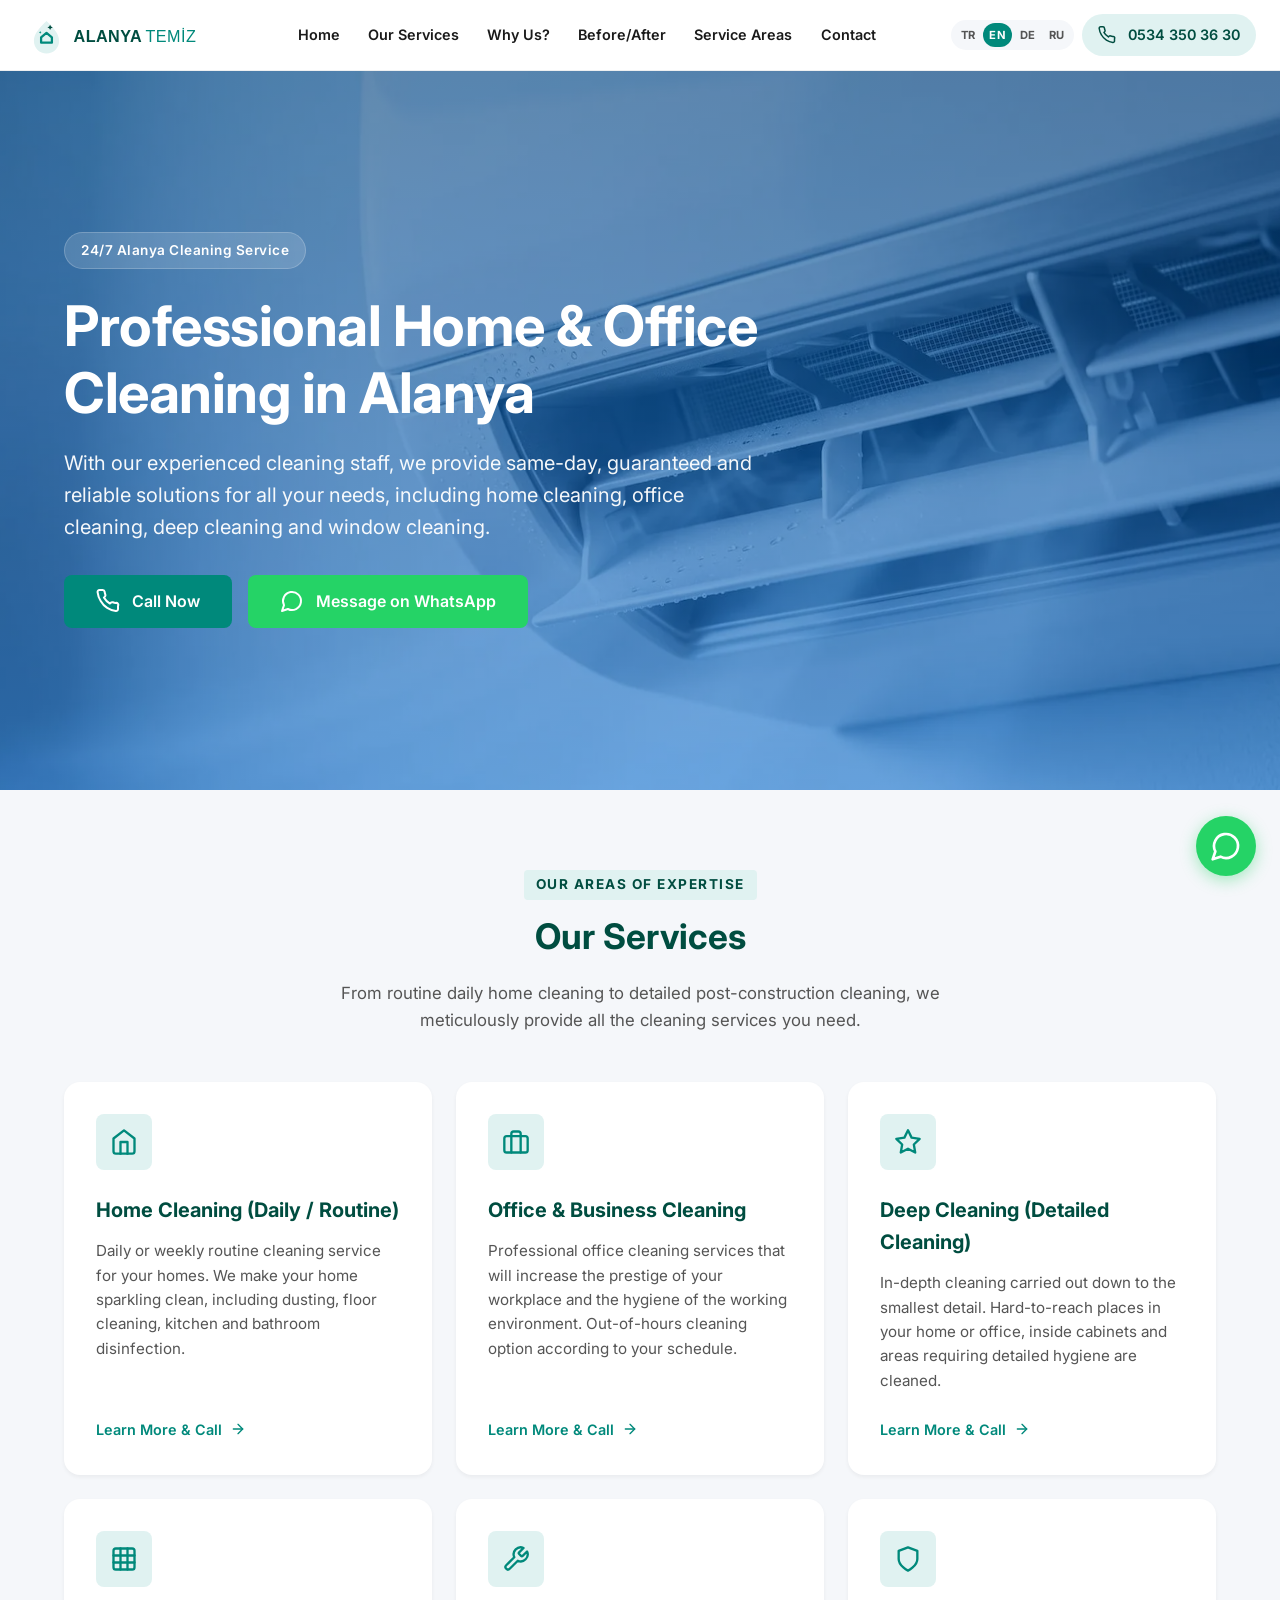
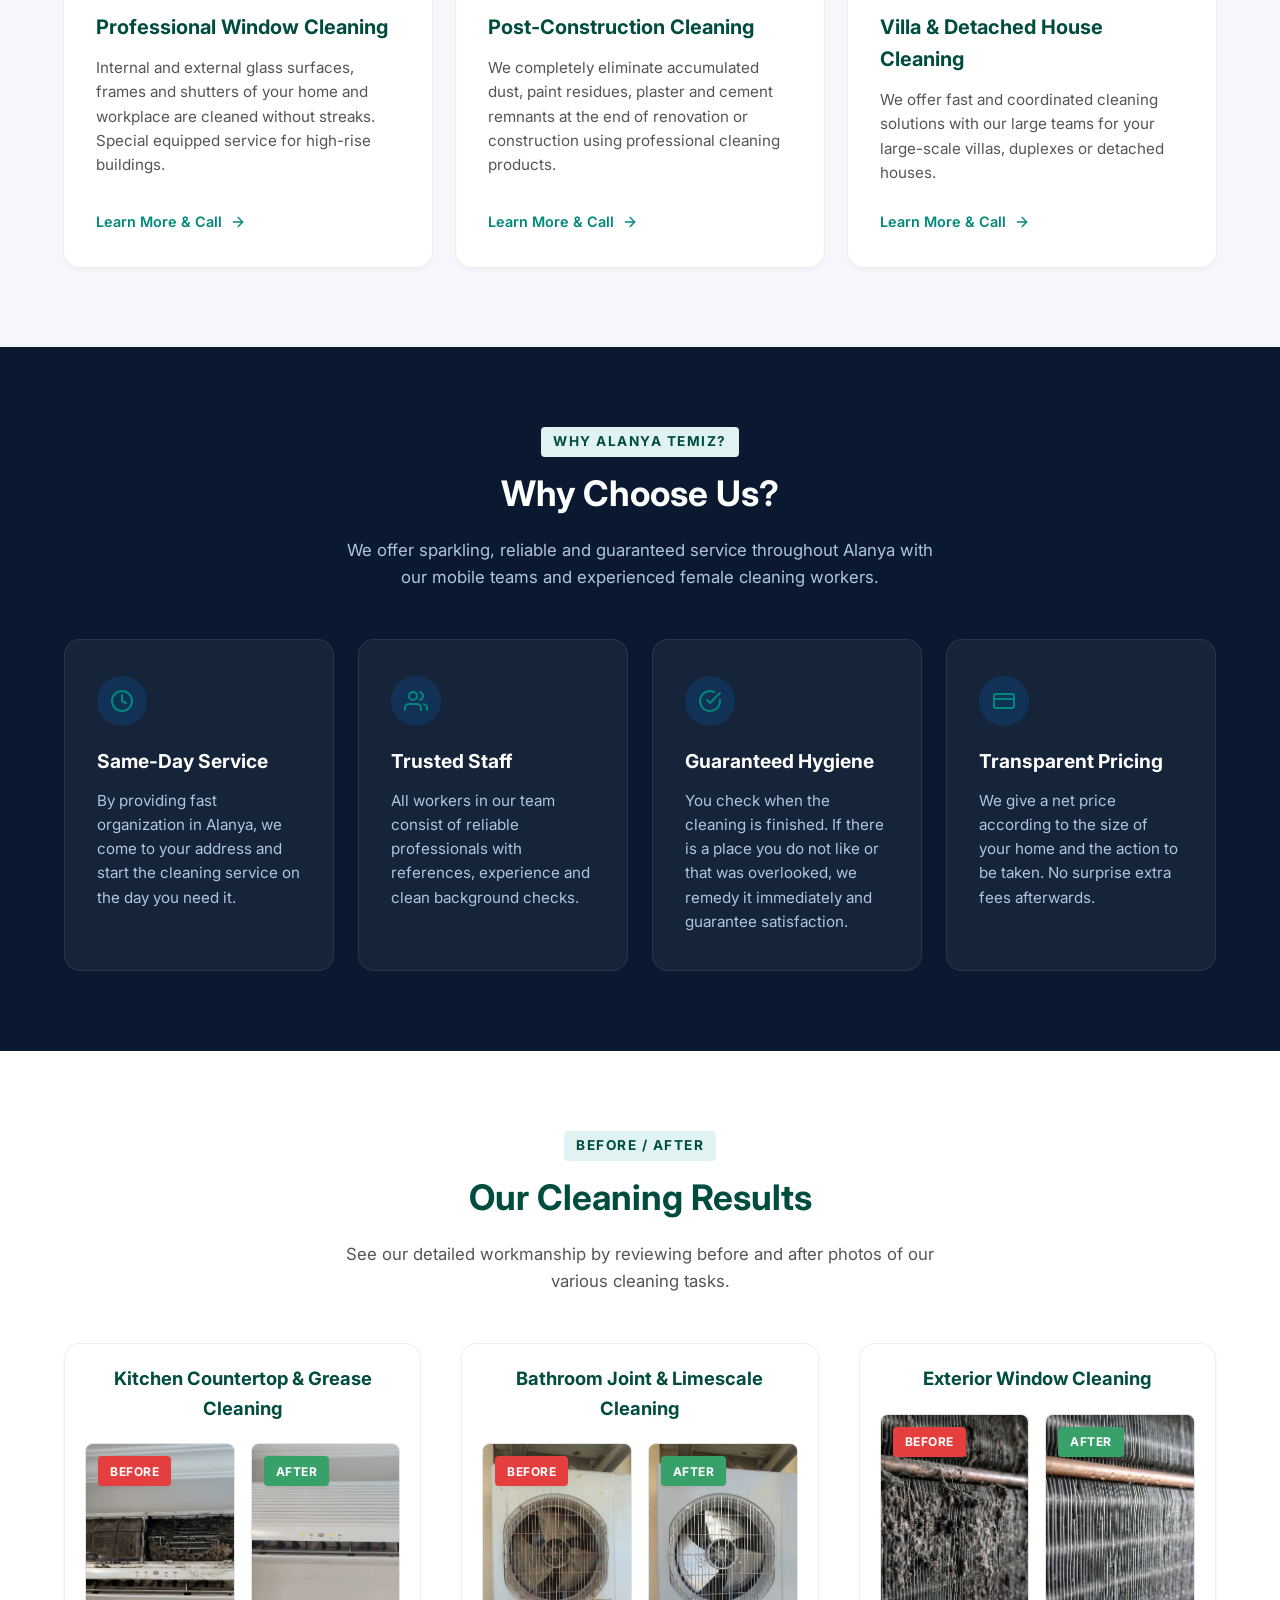
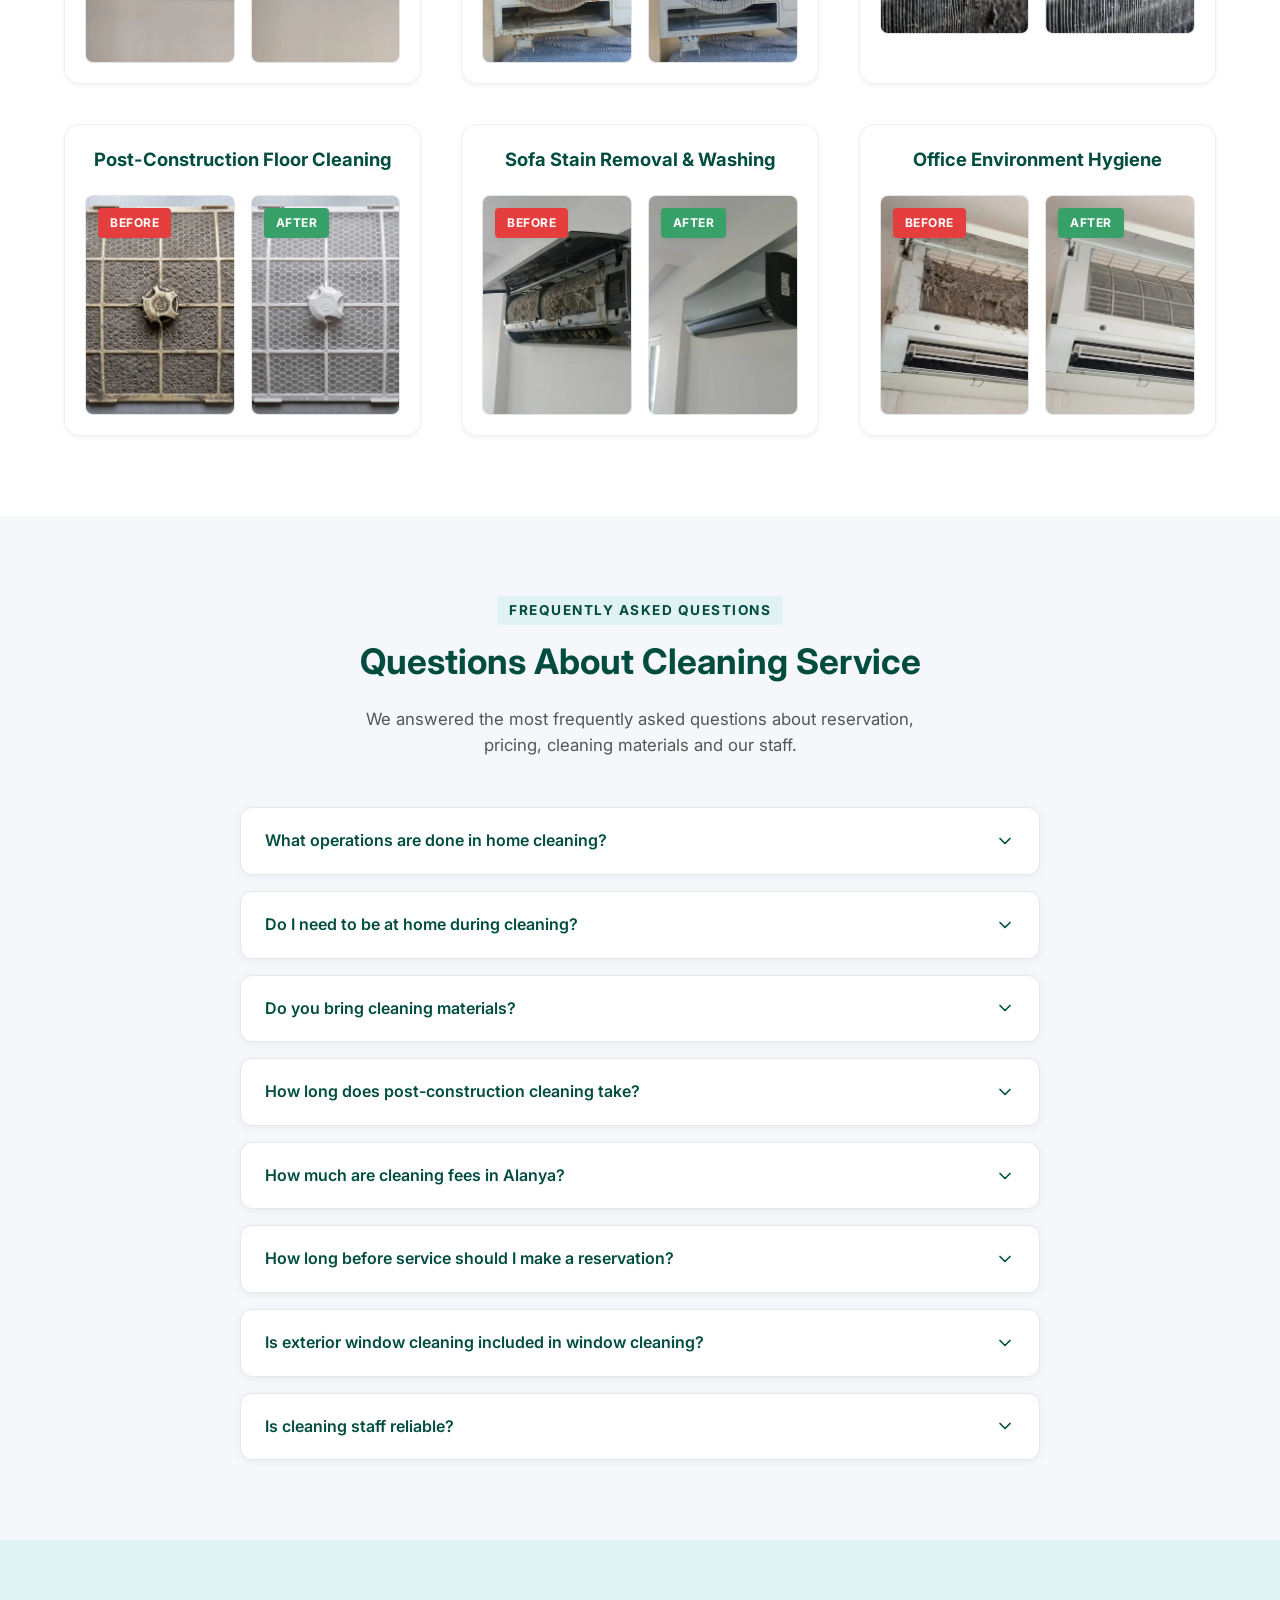
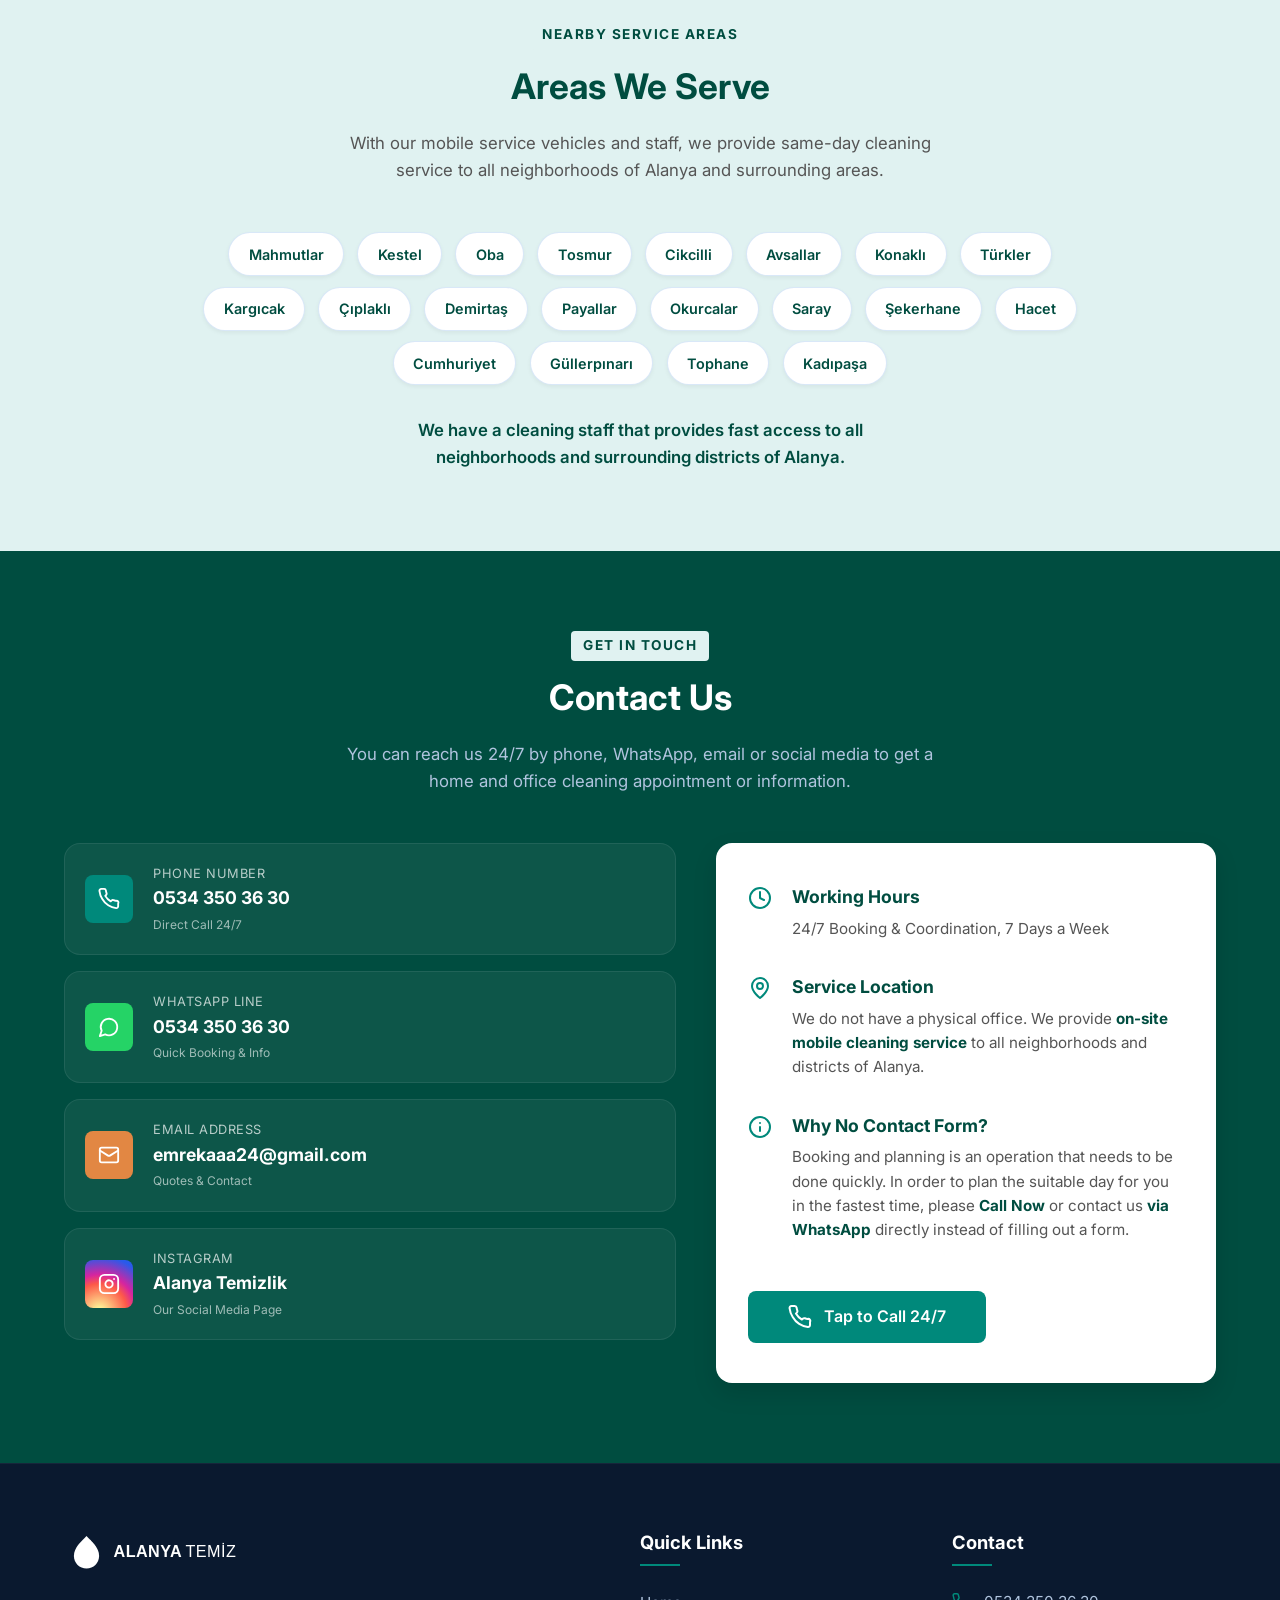
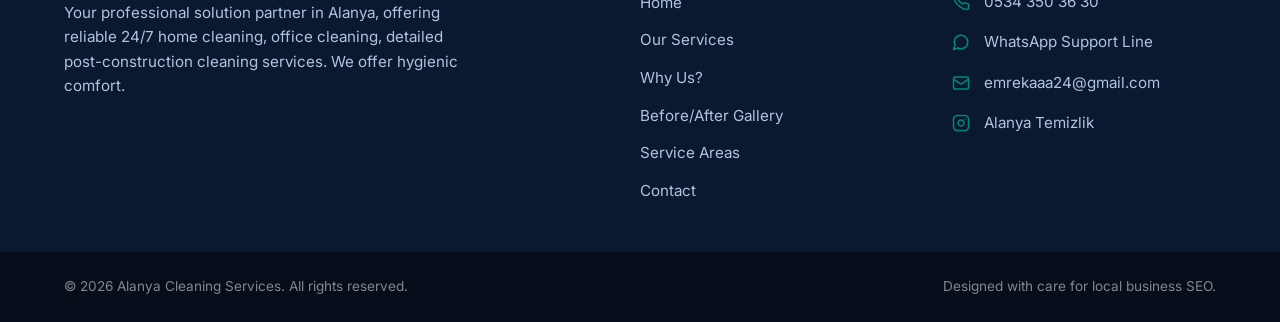
==== index.html @ 3b8308da "initial commit: Alanya Temizlik web sitesi ilk sürümü" ====
<!DOCTYPE html>
<html lang="tr">
<head>
  <meta charset="UTF-8">
  <meta name="viewport" content="width=device-width, initial-scale=1.0">
  <meta name="google-site-verification" content="hO07rsJA20bQJ4PDp5lJ_VSeZ9zuq4_5MQ5H77NBLDY" />

  <!-- SEO Başlık ve Açıklamalar -->
  <title id="pageTitle">Alanya Ev Temizliği, Ofis Temizliği ve Derin Temizlik | Alanya Temiz</title>
  <meta id="metaDescription" name="description" content="Alanya'da profesyonel ev temizliği, ofis temizliği, derin temizlik, cam temizliği ve inşaat sonrası temizlik hizmeti. Deneyimli ekibimizle Mahmutlar, Kestel, Oba, Tosmur aynı gün hizmet. ☎ 0534 350 36 30">
  <meta name="keywords" content="alanya ev temizliği, alanya temizlik şirketi, alanya temizlik firması, alanya derin temizlik, alanya ofis temizliği, mahmutlar temizlik şirketi, kestel ev temizliği, oba temizlik firması, tosmur temizlik hizmetleri, avsallar ev temizliği, konaklı temizlikçi, alanya temizlikçi kadın">
  <link rel="canonical" href="https://alanyatemizlik.com/">
  <meta name="robots" content="index, follow">
  <meta name="language" content="Turkish">

  <!-- Coğrafi Hedefleme (Local SEO) -->
  <meta name="geo.region" content="TR-07">
  <meta name="geo.placename" content="Alanya">
  <meta name="geo.position" content="36.5438;32.0003">
  <meta name="ICBM" content="36.5438, 32.0003">

  <!-- Open Graph / Sosyal Medya Paylaşımları -->
  <meta property="og:title" content="Alanya Ev Temizliği, Ofis Temizliği ve Derin Temizlik | Alanya Temiz">
  <meta property="og:description" content="Alanya'da profesyonel ev temizliği, ofis temizliği, derin temizlik, cam temizliği ve inşaat sonrası temizlik. Mahmutlar, Kestel, Oba, Tosmur aynı gün hizmet. ☎ 0534 350 36 30">
  <meta property="og:image" content="https://alanyatemizlik.com/img/logo.svg">
  <meta property="og:url" content="https://alanyatemizlik.com/">
  <meta property="og:type" content="website">
  <meta property="og:locale" content="tr_TR">
  <meta property="og:locale:alternate" content="en_US">
  <meta property="og:locale:alternate" content="de_DE">
  <meta property="og:locale:alternate" content="ru_RU">
  <meta property="og:site_name" content="Alanya Temizlik Hizmetleri">

  <!-- Twitter Card -->
  <meta name="twitter:card" content="summary_large_image">
  <meta name="twitter:title" content="Alanya Ev Temizliği, Ofis Temizliği ve Derin Temizlik | Alanya Temiz">
  <meta name="twitter:description" content="Alanya'da 7/24 profesyonel ev temizliği, ofis temizliği, inşaat sonrası temizlik ve koltuk yıkama. Güvenilir ve garantili işçilik.">

  <!-- Favicon Bağlantıları -->
  <link rel="icon" type="image/x-icon" href="/img/favicon.ico">
  <link rel="icon" type="image/png" sizes="96x96" href="/img/favicon-96x96.png">
  <link rel="icon" type="image/svg+xml" href="/img/favicon.svg">
  <link rel="apple-touch-icon" sizes="180x180" href="/img/apple-touch-icon.png">
  <link rel="manifest" href="/img/site.webmanifest">
  <meta name="theme-color" content="#00897B">

  <!-- Google Fonts Preconnect -->
  <link rel="preconnect" href="https://fonts.googleapis.com">
  <link rel="preconnect" href="https://fonts.gstatic.com" crossorigin>
  <!-- Inter 700 woff2 preload (LCP font hızlandırır) -->
  <link rel="preload" href="https://fonts.gstatic.com/s/inter/v18/UcC73FwrK3iLTeHuS_nVMrMxCp50ojIv2-DPiQ.woff2" as="font" type="font/woff2" crossorigin>
  <!-- Google Fonts async yükleme (render-blocking değil) -->
  <link rel="preload" as="style" href="https://fonts.googleapis.com/css2?family=Inter:wght@400;600;700&display=swap">
  <link rel="stylesheet" href="https://fonts.googleapis.com/css2?family=Inter:wght@400;600;700&display=swap" media="print" onload="this.media='all'">
  <noscript>
    <link rel="stylesheet" href="https://fonts.googleapis.com/css2?family=Inter:wght@400;600;700&display=swap">
  </noscript>

  <!-- CSS Dosyası -->
  <link rel="stylesheet" href="css/style.min.css">

  <!-- JSON-LD LocalBusiness Şeması (Yapılandırılmış Veri - Temizlik Şirketi) -->
  <script type="application/ld+json">
  {
    "@context": "https://schema.org",
    "@type": "CleaningBusiness",
    "name": "Alanya Temizlik Hizmetleri",
    "image": "https://alanyatemizlik.com/img/logo.svg",
    "url": "https://alanyatemizlik.com/",
    "telephone": "+905343503630",
    "email": "emrekaaa24@gmail.com",
    "priceRange": "₺₺",
    "address": {
      "@type": "PostalAddress",
      "addressLocality": "Alanya",
      "addressRegion": "Antalya",
      "addressCountry": "TR"
    },
    "areaServed": [
      {"@type": "City", "name": "Alanya"},
      {"@type": "Place", "name": "Mahmutlar"},
      {"@type": "Place", "name": "Kestel"},
      {"@type": "Place", "name": "Oba"},
      {"@type": "Place", "name": "Tosmur"},
      {"@type": "Place", "name": "Avsallar"},
      {"@type": "Place", "name": "Konaklı"},
      {"@type": "Place", "name": "Kargıcak"},
      {"@type": "Place", "name": "Cikcilli"},
      {"@type": "Place", "name": "Demirtaş"},
      {"@type": "Place", "name": "Türkler"},
      {"@type": "Place", "name": "Payallar"},
      {"@type": "Place", "name": "Okurcalar"},
      {"@type": "Place", "name": "Saray"},
      {"@type": "Place", "name": "Şekerhane"},
      {"@type": "Place", "name": "Hacet"},
      {"@type": "Place", "name": "Cumhuriyet"},
      {"@type": "Place", "name": "Güllerpınarı"},
      {"@type": "Place", "name": "Tophane"},
      {"@type": "Place", "name": "Kadıpaşa"},
      {"@type": "Place", "name": "Çıplaklı"}
    ],
    "openingHoursSpecification": {
      "@type": "OpeningHoursSpecification",
      "dayOfWeek": ["Monday","Tuesday","Wednesday","Thursday","Friday","Saturday","Sunday"],
      "opens": "00:00",
      "closes": "23:59"
    },
    "sameAs": [],
    "hasOfferCatalog": {
      "@type": "OfferCatalog",
      "name": "Temizlik Hizmetleri",
      "itemListElement": [
        {"@type": "Offer", "itemOffered": {"@type": "Service", "name": "Ev Temizliği"}},
        {"@type": "Offer", "itemOffered": {"@type": "Service", "name": "Ofis & İşyeri Temizliği"}},
        {"@type": "Offer", "itemOffered": {"@type": "Service", "name": "Derin Temizlik"}},
        {"@type": "Offer", "itemOffered": {"@type": "Service", "name": "Cam Temizliği"}},
        {"@type": "Offer", "itemOffered": {"@type": "Service", "name": "İnşaat Sonrası Temizlik"}},
        {"@type": "Offer", "itemOffered": {"@type": "Service", "name": "Villa & Müstakil Ev Temizliği"}},
        {"@type": "Offer", "itemOffered": {"@type": "Service", "name": "Koltuk & Yatak Yıkama"}},
        {"@type": "Offer", "itemOffered": {"@type": "Service", "name": "Dezenfeksiyon Hizmeti"}}
      ]
    }
  }
  </script>

  <!-- FAQPage JSON-LD Şeması -->
  <script type="application/ld+json">
  {
    "@context": "https://schema.org",
    "@type": "FAQPage",
    "mainEntity": [
      {
        "@type": "Question",
        "name": "Ev temizliğinde hangi işlemler yapılıyor?",
        "acceptedAnswer": {
          "@type": "Answer",
          "text": "Ev temizliğinde genel toz alma, yerlerin silinmesi/süpürülmesi, mutfak dolap kapakları ve tezgâh temizliği, banyo/lavabo dezenfeksiyonu, kapıların silinmesi ve iç cam temizliği standart olarak yapılmaktadır. Detaylı isteklerinizi belirtmeniz yeterlidir."
        }
      },
      {
        "@type": "Question",
        "name": "Temizlik sırasında evde bulunmam gerekiyor mu?",
        "acceptedAnswer": {
          "@type": "Answer",
          "text": "Hayır, bulunmanız şart değildir. Ekiplerimiz son derece güvenilirdir. Temizlik başlangıcında evi teslim edip, bitişe yakın gelerek kontrol edebilirsiniz. Birçok müşterimiz anahtarı teslim ederek hizmet almaktadır."
        }
      },
      {
        "@type": "Question",
        "name": "Temizlik malzemelerini siz mi getiriyorsunuz?",
        "acceptedAnswer": {
          "@type": "Answer",
          "text": "İsteğinize bağlıdır. Malzemeli temizlik seçeneğimizde tüm profesyonel temizlik ürünlerini, bezleri ve vakum makinelerini biz getiriyoruz. Malzemesiz seçenekte ise malzemeleri siz temin ediyorsunuz."
        }
      },
      {
        "@type": "Question",
        "name": "İnşaat sonrası temizlik ne kadar sürer?",
        "acceptedAnswer": {
          "@type": "Answer",
          "text": "İnşaat veya tadilat sonrası temizlikler daha yoğun işçilik gerektirir. Evin büyüklüğüne göre genellikle 1 günde tamamlanacak şekilde yeterli sayıda personel göndererek aynı gün teslim ediyoruz."
        }
      },
      {
        "@type": "Question",
        "name": "Alanya'da temizlik ücretleri ne kadar?",
        "acceptedAnswer": {
          "@type": "Answer",
          "text": "Fiyatlar evin oda sayısına (1+1, 2+1 vb.), m² büyüklüğüne, temizliğin türüne (boş ev, eşyalı ev, inşaat sonrası) ve talep edilen personel sayısına göre değişir. Hemen arayarak dakikalar içinde fiyat alabilirsiniz."
        }
      },
      {
        "@type": "Question",
        "name": "Hizmet öncesi ne kadar süre önce rezervasyon yapmalıyım?",
        "acceptedAnswer": {
          "@type": "Answer",
          "text": "Genellikle 1-2 gün öncesinden rezervasyon yapılması önerilir. Ancak acil durumlar için aynı gün uygun personelimiz olması halinde birkaç saat içinde de yönlendirme sağlayabiliyoruz."
        }
      },
      {
        "@type": "Question",
        "name": "Cam temizliğinde dış cephe camları da dahil mi?",
        "acceptedAnswer": {
          "@type": "Answer",
          "text": "Erişilebilir mesafedeki ve güvenli şekilde silinebilecek tüm camları temizliyoruz. Yüksek katlı binalarda açılır kanatlı pencerelerin dış kısımlarını siliyoruz. Tehlikeli alanlar için özel sepetli araç veya vinç organizasyonu yapılabilmektedir."
        }
      },
      {
        "@type": "Question",
        "name": "Temizlik personeli güvenilir mi?",
        "acceptedAnswer": {
          "@type": "Answer",
          "text": "Evet, çalışanlarımızın tamamı uzun süredir bizimle çalışan, referansları doğrulanmış, adli sicil kayıtları temiz ve güvenilirliği kanıtlanmış kişilerden oluşmaktadır. Güvenliğiniz ve memnuniyetiniz bizim önceliğimizdir."
        }
      }
    ]
  }
  </script>
</head>
<body>

  <!-- HEADER -->
  <header class="main-header" id="header">
    <div class="container header-container">
      <a href="#anasayfa" class="logo-link" title="Alanya Temizlik Anasayfa">
        <img src="img/logo.svg" alt="Alanya Temizlik Hizmetleri" width="220" height="50" class="logo-img">
      </a>

      <nav class="main-nav" aria-label="Ana Menü">
        <ul class="nav-list">
          <li><a href="#anasayfa" class="nav-link" data-i18n="nav.home">Anasayfa</a></li>
          <li><a href="#hizmetler" class="nav-link" data-i18n="nav.services">Hizmetlerimiz</a></li>
          <li><a href="#neden-biz" class="nav-link" data-i18n="nav.why">Neden Biz?</a></li>
          <li><a href="#galeri" class="nav-link" data-i18n="nav.gallery">Önce/Sonra</a></li>
          <li><a href="#bolgeler" class="nav-link" data-i18n="nav.regions">Hizmet Bölgeleri</a></li>
          <li><a href="#iletisim" class="nav-link" data-i18n="nav.contact">İletişim</a></li>
        </ul>
      </nav>

      <div class="header-actions">
        <div class="lang-switcher" role="group" aria-label="Dil Seçimi / Language">
          <button type="button" class="lang-btn" data-lang="tr">TR</button>
          <button type="button" class="lang-btn" data-lang="en">EN</button>
          <button type="button" class="lang-btn" data-lang="de">DE</button>
          <button type="button" class="lang-btn" data-lang="ru">RU</button>
        </div>
        <a href="tel:+905343503630" class="btn btn-call-header" title="Telefonla Ara" aria-label="Alanya Temizlik Telefonla Ara">
          <svg xmlns="http://www.w3.org/2000/svg" width="24" height="24" viewBox="0 0 24 24" fill="none" stroke="currentColor" stroke-width="2" stroke-linecap="round" stroke-linejoin="round" aria-hidden="true"><path d="M22 16.92v3a2 2 0 0 1-2.18 2 19.79 19.79 0 0 1-8.63-3.07A19.5 19.5 0 0 1 4.69 12 19.79 19.79 0 0 1 1.61 3.38 2 2 0 0 1 3.6 1h3a2 2 0 0 1 2 1.72 12.84 12.84 0 0 0 .7 2.81 2 2 0 0 1-.45 2.11L7.91 8.6a16 16 0 0 0 6 6l.86-.86a2 2 0 0 1 2.11-.45 12.84 12.84 0 0 0 2.81.7A2 2 0 0 1 22 16.92z"/></svg>
          <span class="call-text">0534 350 36 30</span>
        </a>
        <button class="menu-toggle" id="menuToggle" aria-expanded="false" aria-controls="mobileNav" aria-label="Menüyü Aç/Kapat">
          <svg xmlns="http://www.w3.org/2000/svg" width="24" height="24" viewBox="0 0 24 24" fill="none" stroke="currentColor" stroke-width="2" stroke-linecap="round" stroke-linejoin="round" aria-hidden="true" class="icon-menu"><line x1="4" x2="20" y1="12" y2="12"/><line x1="4" x2="20" y1="6" y2="6"/><line x1="4" x2="20" y1="18" y2="18"/></svg>
          <svg xmlns="http://www.w3.org/2000/svg" width="24" height="24" viewBox="0 0 24 24" fill="none" stroke="currentColor" stroke-width="2" stroke-linecap="round" stroke-linejoin="round" aria-hidden="true" class="icon-close"><path d="M18 6 6 18"/><path d="m6 6 12 12"/></svg>
        </button>
      </div>
    </div>

    <nav class="mobile-nav" id="mobileNav" aria-label="Mobil Menü">
      <ul class="mobile-nav-list">
        <li><a href="#anasayfa" class="mobile-nav-link" data-i18n="nav.home">Anasayfa</a></li>
        <li><a href="#hizmetler" class="mobile-nav-link" data-i18n="nav.services">Hizmetlerimiz</a></li>
        <li><a href="#neden-biz" class="mobile-nav-link" data-i18n="nav.why">Neden Biz?</a></li>
        <li><a href="#galeri" class="mobile-nav-link" data-i18n="nav.gallery">Önce/Sonra</a></li>
        <li><a href="#bolgeler" class="mobile-nav-link" data-i18n="nav.regions">Hizmet Bölgeleri</a></li>
        <li><a href="#iletisim" class="mobile-nav-link" data-i18n="nav.contact">İletişim</a></li>
        <li class="mobile-nav-actions">
          <div class="lang-switcher lang-switcher-mobile" role="group" aria-label="Dil Seçimi / Language">
            <button type="button" class="lang-btn" data-lang="tr">TR</button>
            <button type="button" class="lang-btn" data-lang="en">EN</button>
            <button type="button" class="lang-btn" data-lang="de">DE</button>
            <button type="button" class="lang-btn" data-lang="ru">RU</button>
          </div>
          <a href="tel:+905343503630" class="btn btn-call-mobile">
            <svg xmlns="http://www.w3.org/2000/svg" width="24" height="24" viewBox="0 0 24 24" fill="none" stroke="currentColor" stroke-width="2" stroke-linecap="round" stroke-linejoin="round" aria-hidden="true"><path d="M22 16.92v3a2 2 0 0 1-2.18 2 19.79 19.79 0 0 1-8.63-3.07A19.5 19.5 0 0 1 4.69 12 19.79 19.79 0 0 1 1.61 3.38 2 2 0 0 1 3.6 1h3a2 2 0 0 1 2 1.72 12.84 12.84 0 0 0 .7 2.81 2 2 0 0 1-.45 2.11L7.91 8.6a16 16 0 0 0 6 6l.86-.86a2 2 0 0 1 2.11-.45 12.84 12.84 0 0 0 2.81.7A2 2 0 0 1 22 16.92z"/></svg> <span data-i18n="btn.call">Hemen Ara</span>
          </a>
          <a href="https://wa.me/905343503630" class="btn btn-whatsapp-mobile" target="_blank" rel="noopener">
            <svg xmlns="http://www.w3.org/2000/svg" width="24" height="24" viewBox="0 0 24 24" fill="none" stroke="currentColor" stroke-width="2" stroke-linecap="round" stroke-linejoin="round" aria-hidden="true"><path d="M7.9 20A9 9 0 1 0 4 16.1L2 22Z"/></svg> <span data-i18n="btn.whatsapp">WhatsApp'tan Yaz</span>
          </a>
        </li>
      </ul>
    </nav>
  </header>

  <main>
    <!-- HERO -->
    <section class="hero-section" id="anasayfa">
      <div class="hero-pattern" aria-hidden="true"></div>
      <div class="container hero-container">
        <div class="hero-content">
          <span class="hero-badge" data-i18n="hero.badge">7/24 Alanya Temizlik Hizmeti</span>
          <h1 class="hero-title" data-i18n="hero.title">Alanya'da Profesyonel Ev ve Ofis Temizliği</h1>
          <p class="hero-subtitle" data-i18n="hero.subtitle">Deneyimli temizlik personellerimiz ile ev temizliği, ofis temizliği, derin temizlik ve cam temizliği dahil her ihtiyacınıza aynı gün, garantili ve güvenilir çözümler sunuyoruz.</p>

          <div class="hero-cta-group">
            <a href="tel:+905343503630" class="btn btn-primary btn-hero" title="Alanya Temizlik Telefonla Ara" aria-label="Alanya Temizlik Telefonla Ara">
              <svg xmlns="http://www.w3.org/2000/svg" width="24" height="24" viewBox="0 0 24 24" fill="none" stroke="currentColor" stroke-width="2" stroke-linecap="round" stroke-linejoin="round" aria-hidden="true"><path d="M22 16.92v3a2 2 0 0 1-2.18 2 19.79 19.79 0 0 1-8.63-3.07A19.5 19.5 0 0 1 4.69 12 19.79 19.79 0 0 1 1.61 3.38 2 2 0 0 1 3.6 1h3a2 2 0 0 1 2 1.72 12.84 12.84 0 0 0 .7 2.81 2 2 0 0 1-.45 2.11L7.91 8.6a16 16 0 0 0 6 6l.86-.86a2 2 0 0 1 2.11-.45 12.84 12.84 0 0 0 2.81.7A2 2 0 0 1 22 16.92z"/></svg>
              <span data-i18n="btn.call">Hemen Ara</span>
            </a>
            <a href="https://wa.me/905343503630" class="btn btn-success btn-hero" target="_blank" rel="noopener" title="WhatsApp İletişim" aria-label="WhatsApp üzerinden mesaj gönder">
              <svg xmlns="http://www.w3.org/2000/svg" width="24" height="24" viewBox="0 0 24 24" fill="none" stroke="currentColor" stroke-width="2" stroke-linecap="round" stroke-linejoin="round" aria-hidden="true"><path d="M7.9 20A9 9 0 1 0 4 16.1L2 22Z"/></svg>
              <span data-i18n="btn.whatsapp">WhatsApp'tan Yaz</span>
            </a>
          </div>
        </div>
      </div>
    </section>

    <!-- HİZMETLER -->
    <section class="services-section" id="hizmetler">
      <div class="container">
        <div class="section-header text-center">
          <span class="section-tag" data-i18n="services.tag">Uzmanlık Alanlarımız</span>
          <h2 class="section-title" data-i18n="services.title">Hizmetlerimiz</h2>
          <p class="section-desc" data-i18n="services.desc">Gündelik ev temizliğinden detaylı inşaat sonrası temizliğe kadar ihtiyacınız olan tüm temizlik hizmetlerini titizlikle sağlıyoruz.</p>
        </div>

        <div class="services-grid">
          <!-- 1. Ev Temizliği -->
          <article class="service-card">
            <div class="service-icon-box">
              <svg xmlns="http://www.w3.org/2000/svg" width="24" height="24" viewBox="0 0 24 24" fill="none" stroke="currentColor" stroke-width="2" stroke-linecap="round" stroke-linejoin="round" aria-hidden="true" class="service-icon"><path d="m3 9 9-7 9 7v11a2 2 0 0 1-2 2H5a2 2 0 0 1-2-2z"/><polyline points="9 22 9 12 15 12 15 22"/></svg>
            </div>
            <h3 class="service-card-title" data-i18n="svc.sale.title">Ev Temizliği (Gündelik / Rutin)</h3>
            <p class="service-card-text" data-i18n="svc.sale.text">Evleriniz için günlük veya haftalık rutin temizlik hizmeti. Toz alma, zemin temizliği, mutfak ve banyo dezenfeksiyonu dahil olmak üzere evinizi pırıl pırıl yapıyoruz.</p>
            <div class="service-cta">
              <a href="tel:+905343503630" class="service-link" title="Ev Temizliği İçin Ara">
                <span data-i18n="services.linkText">Detaylı Bilgi & Ara</span>
                <svg xmlns="http://www.w3.org/2000/svg" width="24" height="24" viewBox="0 0 24 24" fill="none" stroke="currentColor" stroke-width="2" stroke-linecap="round" stroke-linejoin="round" aria-hidden="true"><path d="M5 12h14"/><path d="m12 5 7 7-7 7"/></svg>
              </a>
            </div>
          </article>

          <!-- 2. Ofis Temizliği -->
          <article class="service-card">
            <div class="service-icon-box">
              <svg xmlns="http://www.w3.org/2000/svg" width="24" height="24" viewBox="0 0 24 24" fill="none" stroke="currentColor" stroke-width="2" stroke-linecap="round" stroke-linejoin="round" aria-hidden="true" class="service-icon"><rect x="2" y="7" width="20" height="14" rx="2" ry="2"/><path d="M16 21V5a2 2 0 0 0-2-2h-4a2 2 0 0 0-2 2v16"/></svg>
            </div>
            <h3 class="service-card-title" data-i18n="svc.install.title">Ofis & İşyeri Temizliği</h3>
            <p class="service-card-text" data-i18n="svc.install.text">İş yerinizin prestijini ve çalışma ortamının hijyenini artıracak profesyonel ofis temizliği hizmetleri. Esnek çalışma saatlerimize göre mesai saati dışı temizlik seçeneği.</p>
            <div class="service-cta">
              <a href="tel:+905343503630" class="service-link" title="Ofis Temizliği İçin Ara">
                <span data-i18n="services.linkText">Detaylı Bilgi & Ara</span>
                <svg xmlns="http://www.w3.org/2000/svg" width="24" height="24" viewBox="0 0 24 24" fill="none" stroke="currentColor" stroke-width="2" stroke-linecap="round" stroke-linejoin="round" aria-hidden="true"><path d="M5 12h14"/><path d="m12 5 7 7-7 7"/></svg>
              </a>
            </div>
          </article>

          <!-- 3. Derin Temizlik -->
          <article class="service-card">
            <div class="service-icon-box">
              <svg xmlns="http://www.w3.org/2000/svg" width="24" height="24" viewBox="0 0 24 24" fill="none" stroke="currentColor" stroke-width="2" stroke-linecap="round" stroke-linejoin="round" aria-hidden="true" class="service-icon"><polygon points="12 2 15.09 8.26 22 9.27 17 14.14 18.18 21.02 12 17.77 5.82 21.02 7 14.14 2 9.27 8.91 8.26 12 2"/></svg>
            </div>
            <h3 class="service-card-title" data-i18n="svc.repair.title">Derin Temizlik (Detaylı Temizlik)</h3>
            <p class="service-card-text" data-i18n="svc.repair.text">Dip köşe en ince ayrıntısına kadar yapılan derinlemesine temizlik. Ev veya ofisinizde ulaşılması zor yerler, dolap içleri ve detaylı hijyen gerektiren alanlar temizlenir.</p>
            <div class="service-cta">
              <a href="tel:+905343503630" class="service-link" title="Derin Temizlik İçin Ara">
                <span data-i18n="services.linkText">Detaylı Bilgi & Ara</span>
                <svg xmlns="http://www.w3.org/2000/svg" width="24" height="24" viewBox="0 0 24 24" fill="none" stroke="currentColor" stroke-width="2" stroke-linecap="round" stroke-linejoin="round" aria-hidden="true"><path d="M5 12h14"/><path d="m12 5 7 7-7 7"/></svg>
              </a>
            </div>
          </article>

          <!-- 4. Cam Temizliği -->
          <article class="service-card">
            <div class="service-icon-box">
              <svg xmlns="http://www.w3.org/2000/svg" width="24" height="24" viewBox="0 0 24 24" fill="none" stroke="currentColor" stroke-width="2" stroke-linecap="round" stroke-linejoin="round" aria-hidden="true" class="service-icon"><rect x="3" y="3" width="18" height="18" rx="2" ry="2"/><line x1="9" y1="3" x2="9" y2="21"/><line x1="15" y1="3" x2="15" y2="21"/><line x1="3" y1="9" x2="21" y2="9"/><line x1="3" y1="15" x2="21" y2="15"/></svg>
            </div>
            <h3 class="service-card-title" data-i18n="svc.chem.title">Profesyonel Cam Temizliği</h3>
            <p class="service-card-text" data-i18n="svc.chem.text">Ev ve iş yerlerinizin iç ve dış cam yüzeyleri, çerçeveleri ve panjurları lekesiz şekilde temizlenir. Yüksek katlı binalar için özel ekipmanlı hizmet.</p>
            <div class="service-cta">
              <a href="tel:+905343503630" class="service-link" title="Cam Temizliği İçin Ara">
                <span data-i18n="services.linkText">Detaylı Bilgi & Ara</span>
                <svg xmlns="http://www.w3.org/2000/svg" width="24" height="24" viewBox="0 0 24 24" fill="none" stroke="currentColor" stroke-width="2" stroke-linecap="round" stroke-linejoin="round" aria-hidden="true"><path d="M5 12h14"/><path d="m12 5 7 7-7 7"/></svg>
              </a>
            </div>
          </article>

          <!-- 5. İnşaat Sonrası Temizlik -->
          <article class="service-card">
            <div class="service-icon-box">
              <svg xmlns="http://www.w3.org/2000/svg" width="24" height="24" viewBox="0 0 24 24" fill="none" stroke="currentColor" stroke-width="2" stroke-linecap="round" stroke-linejoin="round" aria-hidden="true" class="service-icon"><path d="M14.7 6.3a1 1 0 0 0 0 1.4l1.6 1.6a1 1 0 0 0 1.4 0l3.77-3.77a6 6 0 0 1-7.94 7.94l-6.91 6.91a2.12 2.12 0 0 1-3-3l6.91-6.91a6 6 0 0 1 7.94-7.94l-3.76 3.76z"/></svg>
            </div>
            <h3 class="service-card-title" data-i18n="svc.split.title">İnşaat Sonrası Temizlik</h3>
            <p class="service-card-text" data-i18n="svc.split.text">Tadilat veya inşaat bitiminde biriken toz, boya kalıntıları, alçı ve çimento artıklarını profesyonel temizlik malzemeleri ile tamamen ortadan kaldırıyoruz.</p>
            <div class="service-cta">
              <a href="tel:+905343503630" class="service-link" title="İnşaat Sonrası Temizlik İçin Ara">
                <span data-i18n="services.linkText">Detaylı Bilgi & Ara</span>
                <svg xmlns="http://www.w3.org/2000/svg" width="24" height="24" viewBox="0 0 24 24" fill="none" stroke="currentColor" stroke-width="2" stroke-linecap="round" stroke-linejoin="round" aria-hidden="true"><path d="M5 12h14"/><path d="m12 5 7 7-7 7"/></svg>
              </a>
            </div>
          </article>

          <!-- 6. Villa Temizliği -->
          <article class="service-card">
            <div class="service-icon-box">
              <svg xmlns="http://www.w3.org/2000/svg" width="24" height="24" viewBox="0 0 24 24" fill="none" stroke="currentColor" stroke-width="2" stroke-linecap="round" stroke-linejoin="round" aria-hidden="true" class="service-icon"><path d="M12 22s8-4 8-10V5l-8-3-8 3v7c0 6 8 10 8 10z"/></svg>
            </div>
            <h3 class="service-card-title" data-i18n="svc.vrf.title">Villa & Müstakil Ev Temizliği</h3>
            <p class="service-card-text" data-i18n="svc.vrf.text">Büyük ölçekli villa, dubleks veya müstakil evleriniz için geniş ekiplerimizle hızlı ve koordineli temizlik çözümleri sunuyoruz.</p>
            <div class="service-cta">
              <a href="tel:+905343503630" class="service-link" title="Villa Temizliği İçin Ara">
                <span data-i18n="services.linkText">Detaylı Bilgi & Ara</span>
                <svg xmlns="http://www.w3.org/2000/svg" width="24" height="24" viewBox="0 0 24 24" fill="none" stroke="currentColor" stroke-width="2" stroke-linecap="round" stroke-linejoin="round" aria-hidden="true"><path d="M5 12h14"/><path d="m12 5 7 7-7 7"/></svg>
              </a>
            </div>
          </article>
        </div>
      </div>
    </section>

    <!-- NEDEN BİZ -->
    <section class="why-us-section" id="neden-biz">
      <div class="container">
        <div class="section-header text-center">
          <span class="section-tag" data-i18n="why.tag">Neden Alanya Temiz?</span>
          <h2 class="section-title text-white" data-i18n="why.title">Bizi Neden Tercih Etmelisiniz?</h2>
          <p class="section-desc text-light" data-i18n="why.desc">Alanya genelinde mobil ekiplerimizle ve tecrübeli kadın temizlik işçilerimizle pırıl pırıl, güvenilir ve garantili hizmet sunuyoruz.</p>
        </div>

        <div class="why-us-grid">
          <div class="why-us-card">
            <div class="why-us-icon-box">
              <svg xmlns="http://www.w3.org/2000/svg" width="24" height="24" viewBox="0 0 24 24" fill="none" stroke="currentColor" stroke-width="2" stroke-linecap="round" stroke-linejoin="round" aria-hidden="true" class="why-us-icon"><circle cx="12" cy="12" r="10"/><polyline points="12 6 12 12 16 14"/></svg>
            </div>
            <h3 class="why-us-card-title" data-i18n="why.card1.title">Aynı Gün Hizmet</h3>
            <p class="why-us-card-text" data-i18n="why.card1.text">Alanya içinde hızlı organizasyon sağlayarak ihtiyacınız olan günde adresinize gelip temizlik hizmetini başlatıyoruz.</p>
          </div>

          <div class="why-us-card">
            <div class="why-us-icon-box">
              <svg xmlns="http://www.w3.org/2000/svg" width="24" height="24" viewBox="0 0 24 24" fill="none" stroke="currentColor" stroke-width="2" stroke-linecap="round" stroke-linejoin="round" aria-hidden="true" class="why-us-icon"><path d="M17 21v-2a4 4 0 0 0-4-4H5a4 4 0 0 0-4 4v2"/><circle cx="9" cy="7" r="4"/><path d="M23 21v-2a4 4 0 0 0-3-3.87"/><path d="M16 3.13a4 4 0 0 1 0 7.75"/></svg>
            </div>
            <h3 class="why-us-card-title" data-i18n="why.card2.title">Güvenilir Personel</h3>
            <p class="why-us-card-text" data-i18n="why.card2.text">Ekibimizdeki tüm işçiler referanslı, tecrübeli ve adli sicil kontrolleri yapılmış güvenilir profesyonellerden oluşur.</p>
          </div>

          <div class="why-us-card">
            <div class="why-us-icon-box">
              <svg xmlns="http://www.w3.org/2000/svg" width="24" height="24" viewBox="0 0 24 24" fill="none" stroke="currentColor" stroke-width="2" stroke-linecap="round" stroke-linejoin="round" aria-hidden="true" class="why-us-icon"><path d="M22 11.08V12a10 10 0 1 1-5.93-9.14"/><polyline points="22 4 12 14.01 9 11.01"/></svg>
            </div>
            <h3 class="why-us-card-title" data-i18n="why.card3.title">Garantili Hijyen</h3>
            <p class="why-us-card-text" data-i18n="why.card3.text">Temizlik bittiğinde kontrol edersiniz. Beğenmediğiniz veya gözden kaçan bir yer olursa anında telafi ediyor, memnuniyet garanti ediyoruz.</p>
          </div>

          <div class="why-us-card">
            <div class="why-us-icon-box">
              <svg xmlns="http://www.w3.org/2000/svg" width="24" height="24" viewBox="0 0 24 24" fill="none" stroke="currentColor" stroke-width="2" stroke-linecap="round" stroke-linejoin="round" aria-hidden="true" class="why-us-icon"><rect x="2" y="5" width="20" height="14" rx="2" ry="2"/><line x1="2" y1="10" x2="22" y2="10"/></svg>
            </div>
            <h3 class="why-us-card-title" data-i18n="why.card4.title">Şeffaf Fiyatlandırma</h3>
            <p class="why-us-card-text" data-i18n="why.card4.text">Evinizin büyüklüğü ve yapılacak işleme göre net fiyat veririz. Sonradan sürpriz ek ücret talep etmeyiz.</p>
          </div>
        </div>
      </div>
    </section>

    <!-- GALERİ -->
    <section class="gallery-section" id="galeri">
      <div class="container">
        <div class="section-header text-center">
          <span class="section-tag" data-i18n="gallery.tag">Önce / Sonra</span>
          <h2 class="section-title" data-i18n="gallery.title">Temizlik Sonuçlarımız</h2>
          <p class="section-desc" data-i18n="gallery.desc">Farklı temizlik işlerimizden öncesi ve sonrası görüntüleri inceleyerek detaylı işçiliğimizi görün.</p>
        </div>

        <div class="gallery-grid">
          <!-- 1. Mutfak -->
          <div class="gallery-card">
            <h3 class="gallery-card-title" data-i18n="gallery.card1">Mutfak Tezgâhı ve Yağ Temizliği</h3>
            <div class="comparison-container">
              <div class="gallery-image-wrapper">
                <div class="gallery-placeholder">
                  <svg xmlns="http://www.w3.org/2000/svg" width="24" height="24" viewBox="0 0 24 24" fill="none" stroke="currentColor" stroke-width="2" stroke-linecap="round" stroke-linejoin="round" aria-hidden="true" class="placeholder-icon"><rect width="18" height="18" x="3" y="3" rx="2" ry="2"/><circle cx="9" cy="9" r="2"/><polyline points="21 15 16 10 5 21"/></svg>
                  <span>Görsel buraya gelecek<br><small>img/galeri/once-1.webp</small></span>
                </div>
                <img src="img/galeri/once-1.webp" alt="Mutfak yağlı tezgâh temizliği öncesi" class="gallery-img" width="400" height="300" data-caption="Mutfak Temizliği (Önce)" loading="lazy" onload="this.classList.add('loaded')" onerror="this.style.display='none'; this.parentNode.querySelector('.gallery-placeholder').style.display='flex';">
                <span class="badge badge-before" data-i18n="gallery.before">Önce</span>
              </div>
              <div class="gallery-image-wrapper">
                <div class="gallery-placeholder">
                  <svg xmlns="http://www.w3.org/2000/svg" width="24" height="24" viewBox="0 0 24 24" fill="none" stroke="currentColor" stroke-width="2" stroke-linecap="round" stroke-linejoin="round" aria-hidden="true" class="placeholder-icon"><rect width="18" height="18" x="3" y="3" rx="2" ry="2"/><circle cx="9" cy="9" r="2"/><polyline points="21 15 16 10 5 21"/></svg>
                  <span>Görsel buraya gelecek<br><small>img/galeri/sonra-1.webp</small></span>
                </div>
                <img src="img/galeri/sonra-1.webp" alt="Mutfak temizlendikten sonra pırıl pırıl tezgâh" class="gallery-img" width="400" height="300" data-caption="Mutfak Temizliği (Sonra)" loading="lazy" onload="this.classList.add('loaded')" onerror="this.style.display='none'; this.parentNode.querySelector('.gallery-placeholder').style.display='flex';">
                <span class="badge badge-after" data-i18n="gallery.after">Sonra</span>
              </div>
            </div>
          </div>

          <!-- 2. Banyo -->
          <div class="gallery-card">
            <h3 class="gallery-card-title" data-i18n="gallery.card2">Banyo Derz ve Kireç Temizliği</h3>
            <div class="comparison-container">
              <div class="gallery-image-wrapper">
                <div class="gallery-placeholder">
                  <svg xmlns="http://www.w3.org/2000/svg" width="24" height="24" viewBox="0 0 24 24" fill="none" stroke="currentColor" stroke-width="2" stroke-linecap="round" stroke-linejoin="round" aria-hidden="true" class="placeholder-icon"><rect width="18" height="18" x="3" y="3" rx="2" ry="2"/><circle cx="9" cy="9" r="2"/><polyline points="21 15 16 10 5 21"/></svg>
                  <span>Görsel buraya gelecek<br><small>img/galeri/once-2.webp</small></span>
                </div>
                <img src="img/galeri/once-2.webp" alt="Banyo derz araları ve kireçli duşakabin öncesi" class="gallery-img" width="400" height="300" data-caption="Banyo Temizliği (Önce)" loading="lazy" onload="this.classList.add('loaded')" onerror="this.style.display='none'; this.parentNode.querySelector('.gallery-placeholder').style.display='flex';">
                <span class="badge badge-before" data-i18n="gallery.before">Önce</span>
              </div>
              <div class="gallery-image-wrapper">
                <div class="gallery-placeholder">
                  <svg xmlns="http://www.w3.org/2000/svg" width="24" height="24" viewBox="0 0 24 24" fill="none" stroke="currentColor" stroke-width="2" stroke-linecap="round" stroke-linejoin="round" aria-hidden="true" class="placeholder-icon"><rect width="18" height="18" x="3" y="3" rx="2" ry="2"/><circle cx="9" cy="9" r="2"/><polyline points="21 15 16 10 5 21"/></svg>
                  <span>Görsel buraya gelecek<br><small>img/galeri/sonra-2.webp</small></span>
                </div>
                <img src="img/galeri/sonra-2.webp" alt="Banyo temizlik sonrası hijyenik fayanslar" class="gallery-img" width="400" height="300" data-caption="Banyo Temizliği (Sonra)" loading="lazy" onload="this.classList.add('loaded')" onerror="this.style.display='none'; this.parentNode.querySelector('.gallery-placeholder').style.display='flex';">
                <span class="badge badge-after" data-i18n="gallery.after">Sonra</span>
              </div>
            </div>
          </div>

          <!-- 3. Cam -->
          <div class="gallery-card">
            <h3 class="gallery-card-title" data-i18n="gallery.card3">Dış Cephe Cam Temizliği</h3>
            <div class="comparison-container">
              <div class="gallery-image-wrapper">
                <div class="gallery-placeholder">
                  <svg xmlns="http://www.w3.org/2000/svg" width="24" height="24" viewBox="0 0 24 24" fill="none" stroke="currentColor" stroke-width="2" stroke-linecap="round" stroke-linejoin="round" aria-hidden="true" class="placeholder-icon"><rect width="18" height="18" x="3" y="3" rx="2" ry="2"/><circle cx="9" cy="9" r="2"/><polyline points="21 15 16 10 5 21"/></svg>
                  <span>Görsel buraya gelecek<br><small>img/galeri/once-3.webp</small></span>
                </div>
                <img src="img/galeri/once-3.webp" alt="Kirli ve lekeli dış cam yüzeyi öncesi" class="gallery-img" width="400" height="300" data-caption="Cam Temizliği (Önce)" loading="lazy" onload="this.classList.add('loaded')" onerror="this.style.display='none'; this.parentNode.querySelector('.gallery-placeholder').style.display='flex';">
                <span class="badge badge-before" data-i18n="gallery.before">Önce</span>
              </div>
              <div class="gallery-image-wrapper">
                <div class="gallery-placeholder">
                  <svg xmlns="http://www.w3.org/2000/svg" width="24" height="24" viewBox="0 0 24 24" fill="none" stroke="currentColor" stroke-width="2" stroke-linecap="round" stroke-linejoin="round" aria-hidden="true" class="placeholder-icon"><rect width="18" height="18" x="3" y="3" rx="2" ry="2"/><circle cx="9" cy="9" r="2"/><polyline points="21 15 16 10 5 21"/></svg>
                  <span>Görsel buraya gelecek<br><small>img/galeri/sonra-3.webp</small></span>
                </div>
                <img src="img/galeri/sonra-3.webp" alt="Cam temizliği sonrası tamamen şeffaf pencereler" class="gallery-img" width="400" height="300" data-caption="Cam Temizliği (Sonra)" loading="lazy" onload="this.classList.add('loaded')" onerror="this.style.display='none'; this.parentNode.querySelector('.gallery-placeholder').style.display='flex';">
                <span class="badge badge-after" data-i18n="gallery.after">Sonra</span>
              </div>
            </div>
          </div>

          <!-- 4. İnşaat Sonrası -->
          <div class="gallery-card">
            <h3 class="gallery-card-title" data-i18n="gallery.card4">İnşaat Sonrası Zemin Temizliği</h3>
            <div class="comparison-container">
              <div class="gallery-image-wrapper">
                <div class="gallery-placeholder">
                  <svg xmlns="http://www.w3.org/2000/svg" width="24" height="24" viewBox="0 0 24 24" fill="none" stroke="currentColor" stroke-width="2" stroke-linecap="round" stroke-linejoin="round" aria-hidden="true" class="placeholder-icon"><rect width="18" height="18" x="3" y="3" rx="2" ry="2"/><circle cx="9" cy="9" r="2"/><polyline points="21 15 16 10 5 21"/></svg>
                  <span>Görsel buraya gelecek<br><small>img/galeri/once-4.webp</small></span>
                </div>
                <img src="img/galeri/once-4.webp" alt="İnşaat sonrası alçı ve harç kalıntılı zeminler" class="gallery-img" width="400" height="300" data-caption="Zemin Temizliği (Önce)" loading="lazy" onload="this.classList.add('loaded')" onerror="this.style.display='none'; this.parentNode.querySelector('.gallery-placeholder').style.display='flex';">
                <span class="badge badge-before" data-i18n="gallery.before">Önce</span>
              </div>
              <div class="gallery-image-wrapper">
                <div class="gallery-placeholder">
                  <svg xmlns="http://www.w3.org/2000/svg" width="24" height="24" viewBox="0 0 24 24" fill="none" stroke="currentColor" stroke-width="2" stroke-linecap="round" stroke-linejoin="round" aria-hidden="true" class="placeholder-icon"><rect width="18" height="18" x="3" y="3" rx="2" ry="2"/><circle cx="9" cy="9" r="2"/><polyline points="21 15 16 10 5 21"/></svg>
                  <span>Görsel buraya gelecek<br><small>img/galeri/sonra-4.webp</small></span>
                </div>
                <img src="img/galeri/sonra-4.webp" alt="İnşaat kalıntıları temizlenmiş zemin" class="gallery-img" width="400" height="300" data-caption="Zemin Temizliği (Sonra)" loading="lazy" onload="this.classList.add('loaded')" onerror="this.style.display='none'; this.parentNode.querySelector('.gallery-placeholder').style.display='flex';">
                <span class="badge badge-after" data-i18n="gallery.after">Sonra</span>
              </div>
            </div>
          </div>

          <!-- 5. Koltuk -->
          <div class="gallery-card">
            <h3 class="gallery-card-title" data-i18n="gallery.card5">Koltuk Leke Çıkarma & Yıkama</h3>
            <div class="comparison-container">
              <div class="gallery-image-wrapper">
                <div class="gallery-placeholder">
                  <svg xmlns="http://www.w3.org/2000/svg" width="24" height="24" viewBox="0 0 24 24" fill="none" stroke="currentColor" stroke-width="2" stroke-linecap="round" stroke-linejoin="round" aria-hidden="true" class="placeholder-icon"><rect width="18" height="18" x="3" y="3" rx="2" ry="2"/><circle cx="9" cy="9" r="2"/><polyline points="21 15 16 10 5 21"/></svg>
                  <span>Görsel buraya gelecek<br><small>img/galeri/once-5.webp</small></span>
                </div>
                <img src="img/galeri/once-5.webp" alt="Koltuk kumaşındaki lekeler ve kirler" class="gallery-img" width="400" height="300" data-caption="Koltuk Temizliği (Önce)" loading="lazy" onload="this.classList.add('loaded')" onerror="this.style.display='none'; this.parentNode.querySelector('.gallery-placeholder').style.display='flex';">
                <span class="badge badge-before" data-i18n="gallery.before">Önce</span>
              </div>
              <div class="gallery-image-wrapper">
                <div class="gallery-placeholder">
                  <svg xmlns="http://www.w3.org/2000/svg" width="24" height="24" viewBox="0 0 24 24" fill="none" stroke="currentColor" stroke-width="2" stroke-linecap="round" stroke-linejoin="round" aria-hidden="true" class="placeholder-icon"><rect width="18" height="18" x="3" y="3" rx="2" ry="2"/><circle cx="9" cy="9" r="2"/><polyline points="21 15 16 10 5 21"/></svg>
                  <span>Görsel buraya gelecek<br><small>img/galeri/sonra-5.webp</small></span>
                </div>
                <img src="img/galeri/sonra-5.webp" alt="Yıkanmış ve lekesiz koltuk yüzeyi" class="gallery-img" width="400" height="300" data-caption="Koltuk Temizliği (Sonra)" loading="lazy" onload="this.classList.add('loaded')" onerror="this.style.display='none'; this.parentNode.querySelector('.gallery-placeholder').style.display='flex';">
                <span class="badge badge-after" data-i18n="gallery.after">Sonra</span>
              </div>
            </div>
          </div>

          <!-- 6. Ofis -->
          <div class="gallery-card">
            <h3 class="gallery-card-title" data-i18n="gallery.card6">Ofis Ortam Hijyeni</h3>
            <div class="comparison-container">
              <div class="gallery-image-wrapper">
                <div class="gallery-placeholder">
                  <svg xmlns="http://www.w3.org/2000/svg" width="24" height="24" viewBox="0 0 24 24" fill="none" stroke="currentColor" stroke-width="2" stroke-linecap="round" stroke-linejoin="round" aria-hidden="true" class="placeholder-icon"><rect width="18" height="18" x="3" y="3" rx="2" ry="2"/><circle cx="9" cy="9" r="2"/><polyline points="21 15 16 10 5 21"/></svg>
                  <span>Görsel buraya gelecek<br><small>img/galeri/once-6.webp</small></span>
                </div>
                <img src="img/galeri/once-6.webp" alt="Ofis masaları ve zemin kirliliği öncesi" class="gallery-img" width="400" height="300" data-caption="Ofis Temizliği (Önce)" loading="lazy" onload="this.classList.add('loaded')" onerror="this.style.display='none'; this.parentNode.querySelector('.gallery-placeholder').style.display='flex';">
                <span class="badge badge-before" data-i18n="gallery.before">Önce</span>
              </div>
              <div class="gallery-image-wrapper">
                <div class="gallery-placeholder">
                  <svg xmlns="http://www.w3.org/2000/svg" width="24" height="24" viewBox="0 0 24 24" fill="none" stroke="currentColor" stroke-width="2" stroke-linecap="round" stroke-linejoin="round" aria-hidden="true" class="placeholder-icon"><rect width="18" height="18" x="3" y="3" rx="2" ry="2"/><circle cx="9" cy="9" r="2"/><polyline points="21 15 16 10 5 21"/></svg>
                  <span>Görsel buraya gelecek<br><small>img/galeri/sonra-6.webp</small></span>
                </div>
                <img src="img/galeri/sonra-6.webp" alt="Tamamen dezenfekte edilmiş ofis ortamı" class="gallery-img" width="400" height="300" data-caption="Ofis Temizliği (Sonra)" loading="lazy" onload="this.classList.add('loaded')" onerror="this.style.display='none'; this.parentNode.querySelector('.gallery-placeholder').style.display='flex';">
                <span class="badge badge-after" data-i18n="gallery.after">Sonra</span>
              </div>
            </div>
          </div>
        </div>
      </div>
    </section>

    <!-- SSS -->
    <section class="faq-section" id="sss">
      <div class="container">
        <div class="section-header text-center">
          <span class="section-tag" data-i18n="faq.tag">Sıkça Sorulanlar</span>
          <h2 class="section-title" data-i18n="faq.title">Temizlik Hizmeti Hakkında Sorular</h2>
          <p class="section-desc" data-i18n="faq.desc">Rezervasyon, fiyatlandırma, temizlik malzemeleri ve personelimiz hakkında en çok sorulan soruları yanıtladık.</p>
        </div>

        <div class="faq-list">
          <details class="faq-item">
            <summary class="faq-question">
              <span data-i18n="faq.q1.q">Ev temizliğinde hangi işlemler yapılıyor?</span>
              <svg xmlns="http://www.w3.org/2000/svg" width="20" height="20" viewBox="0 0 24 24" fill="none" stroke="currentColor" stroke-width="2" stroke-linecap="round" stroke-linejoin="round" class="faq-icon" aria-hidden="true"><path d="m6 9 6 6 6-6"/></svg>
            </summary>
            <div class="faq-answer">
              <p data-i18n="faq.q1.a">Ev temizliğinde genel toz alma, yerlerin silinmesi/süpürülmesi, mutfak dolap kapakları ve tezgâh temizliği, banyo/lavabo dezenfeksiyonu, kapıların silinmesi ve iç cam temizliği standart olarak yapılmaktadır. Detaylı isteklerinizi belirtmeniz yeterlidir.</p>
            </div>
          </details>

          <details class="faq-item">
            <summary class="faq-question">
              <span data-i18n="faq.q2.q">Temizlik sırasında evde bulunmam gerekiyor mu?</span>
              <svg xmlns="http://www.w3.org/2000/svg" width="20" height="20" viewBox="0 0 24 24" fill="none" stroke="currentColor" stroke-width="2" stroke-linecap="round" stroke-linejoin="round" class="faq-icon" aria-hidden="true"><path d="m6 9 6 6 6-6"/></svg>
            </summary>
            <div class="faq-answer">
              <p data-i18n="faq.q2.a">Hayır, bulunmanız şart değildir. Ekiplerimiz son derece güvenilirdir. Temizlik başlangıcında evi teslim edip, bitişe yakın gelerek kontrol edebilirsiniz. Birçok müşterimiz anahtarı teslim ederek hizmet almaktadır.</p>
            </div>
          </details>

          <details class="faq-item">
            <summary class="faq-question">
              <span data-i18n="faq.q3.q">Temizlik malzemelerini siz mi getiriyorsunuz?</span>
              <svg xmlns="http://www.w3.org/2000/svg" width="20" height="20" viewBox="0 0 24 24" fill="none" stroke="currentColor" stroke-width="2" stroke-linecap="round" stroke-linejoin="round" class="faq-icon" aria-hidden="true"><path d="m6 9 6 6 6-6"/></svg>
            </summary>
            <div class="faq-answer">
              <p data-i18n="faq.q3.a">İsteğinize bağlıdır. Malzemeli temizlik seçeneğimizde tüm profesyonel temizlik ürünlerini, bezleri ve vakum makinelerini biz getiriyoruz. Malzemesiz seçenekte ise malzemeleri siz temin ediyorsunuz.</p>
            </div>
          </details>

          <details class="faq-item">
            <summary class="faq-question">
              <span data-i18n="faq.q4.q">İnşaat sonrası temizlik ne kadar sürer?</span>
              <svg xmlns="http://www.w3.org/2000/svg" width="20" height="20" viewBox="0 0 24 24" fill="none" stroke="currentColor" stroke-width="2" stroke-linecap="round" stroke-linejoin="round" class="faq-icon" aria-hidden="true"><path d="m6 9 6 6 6-6"/></svg>
            </summary>
            <div class="faq-answer">
              <p data-i18n="faq.q4.a">İnşaat veya tadilat sonrası temizlikler daha yoğun işçilik gerektirir. Evin büyüklüğüne göre genellikle 1 günde tamamlanacak şekilde yeterli sayıda personel göndererek aynı gün teslim ediyoruz.</p>
            </div>
          </details>

          <details class="faq-item">
            <summary class="faq-question">
              <span data-i18n="faq.q5.q">Alanya'da temizlik ücretleri ne kadar?</span>
              <svg xmlns="http://www.w3.org/2000/svg" width="20" height="20" viewBox="0 0 24 24" fill="none" stroke="currentColor" stroke-width="2" stroke-linecap="round" stroke-linejoin="round" class="faq-icon" aria-hidden="true"><path d="m6 9 6 6 6-6"/></svg>
            </summary>
            <div class="faq-answer">
              <p data-i18n="faq.q5.a">Fiyatlar evin oda sayısına (1+1, 2+1 vb.), m² büyüklüğüne, temizliğin türüne (boş ev, eşyalı ev, inşaat sonrası) ve talep edilen personel sayısına göre değişir. Hemen arayarak dakikalar içinde fiyat alabilirsiniz.</p>
            </div>
          </details>

          <details class="faq-item">
            <summary class="faq-question">
              <span data-i18n="faq.q6.q">Hizmet öncesi ne kadar süre önce rezervasyon yapmalıyım?</span>
              <svg xmlns="http://www.w3.org/2000/svg" width="20" height="20" viewBox="0 0 24 24" fill="none" stroke="currentColor" stroke-width="2" stroke-linecap="round" stroke-linejoin="round" class="faq-icon" aria-hidden="true"><path d="m6 9 6 6 6-6"/></svg>
            </summary>
            <div class="faq-answer">
              <p data-i18n="faq.q6.a">Genellikle 1-2 gün öncesinden rezervasyon yapılması önerilir. Ancak acil durumlar için aynı gün uygun personelimiz olması halinde birkaç saat içinde de yönlendirme sağlayabiliyoruz.</p>
            </div>
          </details>

          <details class="faq-item">
            <summary class="faq-question">
              <span data-i18n="faq.q7.q">Cam temizliğinde dış cephe camları da dahil mi?</span>
              <svg xmlns="http://www.w3.org/2000/svg" width="20" height="20" viewBox="0 0 24 24" fill="none" stroke="currentColor" stroke-width="2" stroke-linecap="round" stroke-linejoin="round" class="faq-icon" aria-hidden="true"><path d="m6 9 6 6 6-6"/></svg>
            </summary>
            <div class="faq-answer">
              <p data-i18n="faq.q7.a">Erişilebilir mesafedeki ve güvenli şekilde silinebilecek tüm camları temizliyoruz. Yüksek katlı binalarda açılır kanatlı pencerelerin dış kısımlarını siliyoruz. Tehlikeli alanlar için özel sepetli araç veya vinç organizasyonu yapılabilmektedir.</p>
            </div>
          </details>

          <details class="faq-item">
            <summary class="faq-question">
              <span data-i18n="faq.q8.q">Temizlik personeli güvenilir mi?</span>
              <svg xmlns="http://www.w3.org/2000/svg" width="20" height="20" viewBox="0 0 24 24" fill="none" stroke="currentColor" stroke-width="2" stroke-linecap="round" stroke-linejoin="round" class="faq-icon" aria-hidden="true"><path d="m6 9 6 6 6-6"/></svg>
            </summary>
            <div class="faq-answer">
              <p data-i18n="faq.q8.a">Evet, çalışanlarımızın tamamı uzun süredir bizimle çalışan, referansları doğrulanmış, adli sicil kayıtları temiz ve güvenilirliği kanıtlanmış kişilerden oluşmaktadır. Güvenliğiniz ve memnuniyetiniz bizim önceliğimizdir.</p>
            </div>
          </details>
        </div>
      </div>
    </section>

    <!-- HİZMET BÖLGELERİ -->
    <section class="regions-section" id="bolgeler">
      <div class="container">
        <div class="section-header text-center">
          <span class="section-tag" data-i18n="regions.tag">Yakın Hizmet Noktaları</span>
          <h2 class="section-title" data-i18n="regions.title">Hizmet Verdiğimiz Bölgeler</h2>
          <p class="section-desc" data-i18n="regions.desc">Mobil servis araçlarımız ve personellerimizle Alanya'nın tüm mahallelerine ve çevre bölgelerine aynı gün temizlik hizmeti sağlıyoruz.</p>
        </div>

        <div class="regions-grid">
          <span class="region-chip">Mahmutlar</span>
          <span class="region-chip">Kestel</span>
          <span class="region-chip">Oba</span>
          <span class="region-chip">Tosmur</span>
          <span class="region-chip">Cikcilli</span>
          <span class="region-chip">Avsallar</span>
          <span class="region-chip">Konaklı</span>
          <span class="region-chip">Türkler</span>
          <span class="region-chip">Kargıcak</span>
          <span class="region-chip">Çıplaklı</span>
          <span class="region-chip">Demirtaş</span>
          <span class="region-chip">Payallar</span>
          <span class="region-chip">Okurcalar</span>
          <span class="region-chip">Saray</span>
          <span class="region-chip">Şekerhane</span>
          <span class="region-chip">Hacet</span>
          <span class="region-chip">Cumhuriyet</span>
          <span class="region-chip">Güllerpınarı</span>
          <span class="region-chip">Tophane</span>
          <span class="region-chip">Kadıpaşa</span>
        </div>

        <div class="regions-footer text-center">
          <p class="regions-note" data-i18n="regions.note">Alanya'nın tüm mahallelerine ve çevre ilçelerine hızlı ulaşım sağlayan temizlik kadromuz mevcuttur.</p>
        </div>
      </div>
    </section>

    <!-- İLETİŞİM -->
    <section class="contact-section" id="iletisim">
      <div class="container">
        <div class="section-header text-center">
          <span class="section-tag" data-i18n="contact.tag">İletişime Geçin</span>
          <h2 class="section-title text-white" data-i18n="contact.title">Bize Ulaşın</h2>
          <p class="section-desc text-light" data-i18n="contact.desc">Ev ve ofis temizliği randevusu veya bilgi almak için bize telefon, WhatsApp, e-posta veya sosyal medyadan 7/24 ulaşabilirsiniz.</p>
        </div>

        <div class="contact-grid">
          <div class="contact-info-column">
            <div class="contact-card">
              <a href="tel:+905343503630" class="contact-link-card" title="Telefon Numarasını Ara">
                <div class="contact-icon-box call">
                  <svg xmlns="http://www.w3.org/2000/svg" width="24" height="24" viewBox="0 0 24 24" fill="none" stroke="currentColor" stroke-width="2" stroke-linecap="round" stroke-linejoin="round" aria-hidden="true"><path d="M22 16.92v3a2 2 0 0 1-2.18 2 19.79 19.79 0 0 1-8.63-3.07A19.5 19.5 0 0 1 4.69 12 19.79 19.79 0 0 1 1.61 3.38 2 2 0 0 1 3.6 1h3a2 2 0 0 1 2 1.72 12.84 12.84 0 0 0 .7 2.81 2 2 0 0 1-.45 2.11L7.91 8.6a16 16 0 0 0 6 6l.86-.86a2 2 0 0 1 2.11-.45 12.84 12.84 0 0 0 2.81.7A2 2 0 0 1 22 16.92z"/></svg>
                </div>
                <div class="contact-card-content">
                  <span class="contact-card-label" data-i18n="contact.phone.label">Telefon Numarası</span>
                  <span class="contact-card-value">0534 350 36 30</span>
                  <small class="contact-card-sub" data-i18n="contact.phone.sub">7/24 Direkt Arama</small>
                </div>
              </a>
            </div>

            <div class="contact-card">
              <a href="https://wa.me/905343503630" class="contact-link-card" target="_blank" rel="noopener" title="WhatsApp Destek Hattı">
                <div class="contact-icon-box whatsapp">
                  <svg xmlns="http://www.w3.org/2000/svg" width="24" height="24" viewBox="0 0 24 24" fill="none" stroke="currentColor" stroke-width="2" stroke-linecap="round" stroke-linejoin="round" aria-hidden="true"><path d="M7.9 20A9 9 0 1 0 4 16.1L2 22Z"/></svg>
                </div>
                <div class="contact-card-content">
                  <span class="contact-card-label" data-i18n="contact.wa.label">WhatsApp Hattı</span>
                  <span class="contact-card-value">0534 350 36 30</span>
                  <small class="contact-card-sub" data-i18n="contact.wa.sub">Hızlı Rezervasyon ve Bilgi</small>
                </div>
              </a>
            </div>

            <div class="contact-card">
              <a href="mailto:emrekaaa24@gmail.com" class="contact-link-card" title="E-posta Gönder">
                <div class="contact-icon-box mail">
                  <svg xmlns="http://www.w3.org/2000/svg" width="24" height="24" viewBox="0 0 24 24" fill="none" stroke="currentColor" stroke-width="2" stroke-linecap="round" stroke-linejoin="round" aria-hidden="true"><rect width="20" height="16" x="2" y="4" rx="2"/><path d="m22 7-8.97 5.7a1.94 1.94 0 0 1-2.06 0L2 7"/></svg>
                </div>
                <div class="contact-card-content">
                  <span class="contact-card-label" data-i18n="contact.mail.label">E-posta Adresi</span>
                  <span class="contact-card-value">emrekaaa24@gmail.com</span>
                  <small class="contact-card-sub" data-i18n="contact.mail.sub">Teklif ve İletişim</small>
                </div>
              </a>
            </div>

            <div class="contact-card">
              <a href="https://instagram.com/" class="contact-link-card" target="_blank" rel="noopener" title="Instagram Profili">
                <div class="contact-icon-box instagram">
                  <svg xmlns="http://www.w3.org/2000/svg" width="24" height="24" viewBox="0 0 24 24" fill="none" stroke="currentColor" stroke-width="2" stroke-linecap="round" stroke-linejoin="round" aria-hidden="true"><rect width="20" height="20" x="2" y="2" rx="5" ry="5"/><path d="M16 11.37A4 4 0 1 1 12.63 8 4 4 0 0 1 16 11.37z"/><line x1="17.5" x2="17.51" y1="6.5" y2="6.5"/></svg>
                </div>
                <div class="contact-card-content">
                  <span class="contact-card-label" data-i18n="contact.ig.label">Instagram</span>
                  <span class="contact-card-value">Alanya Temizlik</span>
                  <small class="contact-card-sub" data-i18n="contact.ig.sub">Sosyal Medya Sayfamız</small>
                </div>
              </a>
            </div>
          </div>

          <div class="contact-details-column">
            <div class="details-card">
              <div class="details-row">
                <svg xmlns="http://www.w3.org/2000/svg" width="24" height="24" viewBox="0 0 24 24" fill="none" stroke="currentColor" stroke-width="2" stroke-linecap="round" stroke-linejoin="round" aria-hidden="true" class="details-icon"><circle cx="12" cy="12" r="10"/><polyline points="12 6 12 12 16 14"/></svg>
                <div class="details-text">
                  <h3 data-i18n="details.hours.title">Çalışma Saatleri</h3>
                  <p data-i18n="details.hours.text">7 Gün 24 Saat Rezervasyon & Koordinasyon</p>
                </div>
              </div>

              <div class="details-row">
                <svg xmlns="http://www.w3.org/2000/svg" width="24" height="24" viewBox="0 0 24 24" fill="none" stroke="currentColor" stroke-width="2" stroke-linecap="round" stroke-linejoin="round" aria-hidden="true" class="details-icon"><path d="M20 10c0 6-8 12-8 12s-8-6-8-12a8 8 0 0 1 16 0Z"/><circle cx="12" cy="10" r="3"/></svg>
                <div class="details-text">
                  <h3 data-i18n="details.location.title">Hizmet Noktası</h3>
                  <p data-i18n-html="details.location.text">Fiziki ofisimiz bulunmamaktadır. Alanya'nın tüm mahalle ve ilçelerine <strong>adreste adrese mobil temizlik</strong> hizmeti vermekteyiz.</p>
                </div>
              </div>

              <div class="details-row">
                <svg xmlns="http://www.w3.org/2000/svg" width="24" height="24" viewBox="0 0 24 24" fill="none" stroke="currentColor" stroke-width="2" stroke-linecap="round" stroke-linejoin="round" aria-hidden="true" class="details-icon"><circle cx="12" cy="12" r="10"/><path d="M12 16v-4"/><path d="M12 8h.01"/></svg>
                <div class="details-text">
                  <h3 data-i18n="details.noform.title">Neden Form Yok?</h3>
                  <p data-i18n-html="details.noform.text">Rezervasyon ve planlama hızlı yapılması gereken bir işlemdir. Size en hızlı sürede uygun günü planlayabilmemiz için form doldurmak yerine doğrudan <strong>Hemen Arayın</strong> veya <strong>WhatsApp üzerinden</strong> iletişime geçin.</p>
                </div>
              </div>

              <div class="details-cta-wrapper">
                <a href="tel:+905343503630" class="btn btn-call-cta">
                  <svg xmlns="http://www.w3.org/2000/svg" width="24" height="24" viewBox="0 0 24 24" fill="none" stroke="currentColor" stroke-width="2" stroke-linecap="round" stroke-linejoin="round" aria-hidden="true"><path d="M22 16.92v3a2 2 0 0 1-2.18 2 19.79 19.79 0 0 1-8.63-3.07A19.5 19.5 0 0 1 4.69 12 19.79 19.79 0 0 1 1.61 3.38 2 2 0 0 1 3.6 1h3a2 2 0 0 1 2 1.72 12.84 12.84 0 0 0 .7 2.81 2 2 0 0 1-.45 2.11L7.91 8.6a16 16 0 0 0 6 6l.86-.86a2 2 0 0 1 2.11-.45 12.84 12.84 0 0 0 2.81.7A2 2 0 0 1 22 16.92z"/></svg> <span data-i18n="details.cta">7/24 Tıkla & Ara</span>
                </a>
              </div>
            </div>
          </div>
        </div>
      </div>
    </section>
  </main>

  <!-- FOOTER -->
  <footer class="main-footer">
    <div class="container footer-grid">
      <div class="footer-about">
        <a href="#anasayfa" class="footer-logo-link" title="Alanya Temizlik Anasayfa">
          <img src="img/logo.svg" alt="Alanya Temizlik Logo" width="220" height="50" class="logo-img-footer">
        </a>
        <p class="footer-desc" data-i18n="footer.desc">Alanya'da 7/24 güvenilir ev temizliği, ofis temizliği, inşaat sonrası detaylı temizlik hizmetleri sunan profesyonel çözüm ortağınız. Hijyenik konfor sunuyoruz.</p>
      </div>

      <div class="footer-links">
        <h3 class="footer-title" data-i18n="footer.linksTitle">Hızlı Linkler</h3>
        <ul class="footer-link-list">
          <li><a href="#anasayfa" data-i18n="nav.home">Anasayfa</a></li>
          <li><a href="#hizmetler" data-i18n="nav.services">Hizmetlerimiz</a></li>
          <li><a href="#neden-biz" data-i18n="nav.why">Neden Biz?</a></li>
          <li><a href="#galeri" data-i18n="footer.galleryLink">Önce/Sonra Galeri</a></li>
          <li><a href="#bolgeler" data-i18n="nav.regions">Hizmet Bölgeleri</a></li>
          <li><a href="#iletisim" data-i18n="nav.contact">İletişim</a></li>
        </ul>
      </div>

      <div class="footer-contact">
        <h3 class="footer-title" data-i18n="nav.contact">İletişim</h3>
        <ul class="footer-contact-list">
          <li>
            <svg xmlns="http://www.w3.org/2000/svg" width="24" height="24" viewBox="0 0 24 24" fill="none" stroke="currentColor" stroke-width="2" stroke-linecap="round" stroke-linejoin="round" aria-hidden="true"><path d="M22 16.92v3a2 2 0 0 1-2.18 2 19.79 19.79 0 0 1-8.63-3.07A19.5 19.5 0 0 1 4.69 12 19.79 19.79 0 0 1 1.61 3.38 2 2 0 0 1 3.6 1h3a2 2 0 0 1 2 1.72 12.84 12.84 0 0 0 .7 2.81 2 2 0 0 1-.45 2.11L7.91 8.6a16 16 0 0 0 6 6l.86-.86a2 2 0 0 1 2.11-.45 12.84 12.84 0 0 0 2.81.7A2 2 0 0 1 22 16.92z"/></svg>
            <a href="tel:+905343503630">0534 350 36 30</a>
          </li>
          <li>
            <svg xmlns="http://www.w3.org/2000/svg" width="24" height="24" viewBox="0 0 24 24" fill="none" stroke="currentColor" stroke-width="2" stroke-linecap="round" stroke-linejoin="round" aria-hidden="true"><path d="M7.9 20A9 9 0 1 0 4 16.1L2 22Z"/></svg>
            <a href="https://wa.me/905343503630" target="_blank" rel="noopener" data-i18n="footer.waLink">WhatsApp Destek Hattı</a>
          </li>
          <li>
            <svg xmlns="http://www.w3.org/2000/svg" width="24" height="24" viewBox="0 0 24 24" fill="none" stroke="currentColor" stroke-width="2" stroke-linecap="round" stroke-linejoin="round" aria-hidden="true"><rect width="20" height="16" x="2" y="4" rx="2"/><path d="m22 7-8.97 5.7a1.94 1.94 0 0 1-2.06 0L2 7"/></svg>
            <a href="mailto:emrekaaa24@gmail.com">emrekaaa24@gmail.com</a>
          </li>
          <li>
            <svg xmlns="http://www.w3.org/2000/svg" width="24" height="24" viewBox="0 0 24 24" fill="none" stroke="currentColor" stroke-width="2" stroke-linecap="round" stroke-linejoin="round" aria-hidden="true"><rect width="20" height="20" x="2" y="2" rx="5" ry="5"/><path d="M16 11.37A4 4 0 1 1 12.63 8 4 4 0 0 1 16 11.37z"/><line x1="17.5" x2="17.51" y1="6.5" y2="6.5"/></svg>
            <a href="https://instagram.com/" target="_blank" rel="noopener">Alanya Temizlik</a>
          </li>
        </ul>
      </div>
    </div>

    <div class="footer-bottom">
      <div class="container footer-bottom-container">
        <p data-i18n="footer.copyright">© 2026 Alanya Temizlik Hizmetleri. Tüm hakları saklıdır.</p>
        <p class="developer-credits" data-i18n="footer.tagline">Designed with care for local business SEO.</p>
      </div>
    </div>
  </footer>

  <!-- SABİT WHATSAPP BUTONU -->
  <a href="https://wa.me/905343503630?text=Merhaba,%20temizlik%20hizmeti%20hakk%C4%B1nda%20bilgi%20almak%20istiyorum."
     class="sticky-whatsapp"
     target="_blank"
     rel="noopener"
     title="WhatsApp üzerinden bizimle iletişime geçin"
     aria-label="WhatsApp İletişim Hattı">
    <svg xmlns="http://www.w3.org/2000/svg" width="24" height="24" viewBox="0 0 24 24" fill="none" stroke="currentColor" stroke-width="2" stroke-linecap="round" stroke-linejoin="round" aria-hidden="true"><path d="M7.9 20A9 9 0 1 0 4 16.1L2 22Z"/></svg>
  </a>

  <!-- LIGHTBOX -->
  <div class="lightbox" id="lightbox" role="dialog" aria-modal="true" aria-label="Resim Görüntüleyici" tabindex="-1">
    <button class="lightbox-close" id="lightboxClose" aria-label="Kapat">&times;</button>
    <button class="lightbox-nav lightbox-prev" id="lightboxPrev" aria-label="Önceki Görsel">&#10094;</button>
    <div class="lightbox-content">
      <img src="" alt="" id="lightboxImg">
      <div class="lightbox-caption" id="lightboxCaption"></div>
    </div>
    <button class="lightbox-nav lightbox-next" id="lightboxNext" aria-label="Sonraki Görsel">&#10095;</button>
  </div>

  <script src="js/main.min.js" defer></script>
  <script src="js/i18n.js" defer></script>
</body>
</html>
---- css/style.min.css ----
﻿:root{--primary-color: #00897B;--primary-dark: #004D40;--primary-light: #E0F2F1;--text-color: #1A1A1A;--text-muted: #555;--bg-light: #F5F7FA;--bg-dark: #0A192F;--white: #fff;--whatsapp-green: #25D366;--whatsapp-dark: #128C7E;--font-regular: 400;--font-medium: 600;--font-semibold: 600;--font-bold: 700;--font-black: 700;--shadow-sm: 0 2px 4px rgba(0,0,0,.05);--shadow-md: 0 4px 12px rgba(0,0,0,.08);--shadow-lg: 0 10px 25px rgba(0,0,0,.12);--shadow-hover: 0 15px 35px rgba(0,102,204,.15);--border-radius-sm: 4px;--border-radius-md: 8px;--border-radius-lg: 16px;--border-radius-full: 9999px;--transition-fast: .2s ease;--transition-normal: .3s ease;--transition-slow: .5s ease;}*,*::before,*::after{box-sizing: border-box;margin: 0;padding: 0;}html{scroll-behavior: smooth;font-size: 16px;-webkit-text-size-adjust: 100%;}body{font-family: 'Inter',-apple-system,BlinkMacSystemFont,"Segoe UI",Roboto,Helvetica,Arial,sans-serif;color: var(--text-color);background-color: var(--white);line-height: 1.6;overflow-x: hidden;}img{max-width: 100%;height: auto;display: block;}a{text-decoration: none;color: inherit;transition: color var(--transition-fast);}ul{list-style: none;}button{cursor: pointer;border: none;background: none;font-family: inherit;}*:focus-visible{outline: 3px solid var(--primary-color);outline-offset: 4px;}.container{width: 100%;max-width: 1200px;margin: 0 auto;padding: 0 1.5rem;}.text-center{text-align: center;}.text-white{color: var(--white) !important;}.text-light{color: #B0C4DE !important;}.btn{display: inline-flex;align-items: center;justify-content: center;gap: .75rem;padding: .85rem 1.75rem;font-weight: var(--font-semibold);font-size: 1rem;border-radius: var(--border-radius-md);transition: all var(--transition-normal);text-align: center;min-height: 48px;}.btn-primary{background-color: var(--primary-color);color: var(--white);}.btn-primary:hover{background-color: var(--primary-dark);transform: translateY(-2px);box-shadow: 0 5px 15px rgba(0,102,204,.3);}.btn-success{background-color: var(--whatsapp-green);color: var(--white);}.btn-success:hover{background-color: var(--whatsapp-dark);transform: translateY(-2px);box-shadow: 0 5px 15px rgba(37,211,102,.3);}.main-header{position: fixed;top: 0;left: 0;width: 100%;z-index: 100;background-color: rgba(255,255,255,.95);backdrop-filter: blur(10px);-webkit-backdrop-filter: blur(10px);border-bottom: 1px solid rgba(0,0,0,.05);transition: all var(--transition-normal);}.main-header.scrolled{box-shadow: var(--shadow-md);background-color: rgba(255,255,255,.98);}.header-container{display: flex;align-items: center;justify-content: space-between;height: 70px;max-width: 1360px;gap: 1rem;}.logo-link{display: flex;align-items: center;}.logo-img{height: 45px;width: auto;}.main-nav{display: none;}.nav-list{display: flex;gap: clamp(.5rem, 1.2vw, 1.25rem);flex-shrink: 0;}.nav-link{font-weight: var(--font-medium);font-size: .9rem;color: var(--text-color);padding: .5rem .4rem;position: relative;white-space: nowrap;}.nav-link::after{content: '';position: absolute;bottom: 0;left: 50%;width: 0;height: 2px;background-color: var(--primary-color);transition: all var(--transition-normal);transform: translateX(-50%);}.nav-link:hover{color: var(--primary-color);}.nav-link:hover::after{width: 80%;}.header-actions{display: flex;align-items: center;gap: .5rem;flex-shrink: 0;}.lang-switcher{display: flex;align-items: center;gap: 1px;background-color: var(--bg-light);border-radius: var(--border-radius-full);padding: 3px;flex-shrink: 0;}.lang-btn{font-size: .7rem;font-weight: var(--font-bold);letter-spacing: .3px;color: var(--text-muted);padding: .3rem .4rem;border-radius: var(--border-radius-full);transition: all var(--transition-fast);}.lang-btn:hover{color: var(--primary-dark);}.lang-btn.active{background-color: var(--primary-color);color: var(--white);}.lang-switcher-mobile{align-self: flex-start;margin-bottom: .5rem;}.btn-call-header{background-color: var(--primary-light);color: var(--primary-dark);padding: .6rem 1rem;font-size: .9rem;border-radius: var(--border-radius-full);min-height: 40px;}.btn-call-header svg{width: 18px;height: 18px;}.btn-call-header:hover{background-color: var(--primary-color);color: var(--white);}.call-text{display: none;}.menu-toggle{display: flex;align-items: center;justify-content: center;width: 44px;height: 44px;border-radius: var(--border-radius-md);color: var(--primary-dark);transition: background var(--transition-fast);}.menu-toggle:hover{background-color: var(--bg-light);}.menu-toggle .icon-close{display: none;}.menu-toggle[aria-expanded="true"] .icon-menu{display: none;}.menu-toggle[aria-expanded="true"] .icon-close{display: block;}.mobile-nav{position: absolute;top: 70px;left: 0;width: 100%;background-color: var(--white);border-bottom: 2px solid var(--primary-light);padding: 1.5rem;box-shadow: var(--shadow-lg);display: none;opacity: 0;transform: translateY(-10px);transition: opacity .3s ease,transform .3s ease;}.mobile-nav.open{display: block;opacity: 1;transform: translateY(0);}.mobile-nav-list{display: flex;flex-direction: column;gap: 1rem;}.mobile-nav-link{font-size: 1.1rem;font-weight: var(--font-semibold);color: var(--text-color);display: block;padding: .5rem 0;border-bottom: 1px solid var(--bg-light);}.mobile-nav-link:hover{color: var(--primary-color);}.mobile-nav-actions{display: flex;flex-direction: column;gap: .75rem;margin-top: 1rem;}.btn-call-mobile{background-color: var(--primary-color);color: var(--white);width: 100%;}.btn-whatsapp-mobile{background-color: var(--whatsapp-green);color: var(--white);width: 100%;}.hero-section{position: relative;min-height: 80vh;margin-top: 70px;display: flex;align-items: center;color: var(--white);padding: 4rem 0;overflow: hidden;background:linear-gradient(rgba(0,61,122,.6),rgba(0,102,204,.55)),url('../img/hero-bg.webp') center/cover no-repeat;background-attachment:scroll;}.hero-pattern{display:none;}.hero-container{position: relative;z-index: 2;}.hero-content{max-width: 700px;}.hero-badge{display: inline-block;background-color: rgba(255,255,255,.15);color: var(--white);padding: .4rem 1rem;border-radius: var(--border-radius-full);font-size: .85rem;font-weight: var(--font-semibold);margin-bottom: 1.5rem;border: 1px solid rgba(255,255,255,.2);letter-spacing: .5px;}.hero-title{font-size: 2.2rem;font-weight: var(--font-black);line-height: 1.2;margin-bottom: 1.25rem;letter-spacing: -0.5px;}.hero-subtitle{font-size: 1.1rem;opacity: .95;margin-bottom: 2rem;font-weight: var(--font-regular);}.hero-cta-group{display: flex;flex-direction: column;gap: 1rem;}.btn-hero{width: 100%;}.section-header{margin-bottom: 3rem;}.section-tag{display: inline-block;background-color: var(--primary-light);color: var(--primary-dark);font-weight: var(--font-bold);font-size: .85rem;text-transform: uppercase;letter-spacing: 1.5px;margin-bottom: .5rem;padding: .25rem .75rem;border-radius: var(--border-radius-sm);}.section-title{font-size: 1.8rem;font-weight: var(--font-black);color: var(--primary-dark);margin-bottom: 1rem;}.section-desc{max-width: 600px;margin: 0 auto;color: var(--text-muted);font-size: 1.05rem;}.services-section{padding: 5rem 0;background-color: var(--bg-light);}.services-grid{display: grid;grid-template-columns: 1fr;gap: 1.5rem;}.service-card{background-color: var(--white);padding: 2rem;border-radius: var(--border-radius-lg);box-shadow: var(--shadow-sm);transition: all var(--transition-normal);display: flex;flex-direction: column;}.service-card:hover{transform: translateY(-5px);box-shadow: var(--shadow-lg);}.service-icon-box{background-color: var(--primary-light);color: var(--primary-color);width: 56px;height: 56px;border-radius: var(--border-radius-md);display: flex;align-items: center;justify-content: center;margin-bottom: 1.5rem;}.service-icon{width: 28px;height: 28px;}.service-card-title{font-size: 1.25rem;font-weight: var(--font-bold);color: var(--primary-dark);margin-bottom: .85rem;}.service-card-text{font-size: .95rem;color: var(--text-muted);margin-bottom: 1.5rem;flex-grow: 1;}.service-cta{margin-top: auto;}.service-link{display: inline-flex;align-items: center;gap: .5rem;color: var(--primary-color);font-weight: var(--font-semibold);font-size: .9rem;}.service-link:hover{color: var(--primary-dark);}.service-link svg{width: 16px;height: 16px;transition: transform var(--transition-fast);}.service-link:hover svg{transform: translateX(4px);}.why-us-section{padding: 5rem 0;background-color: var(--bg-dark);color: var(--white);}.why-us-grid{display: grid;grid-template-columns: 1fr;gap: 1.5rem;}.why-us-card{background-color: rgba(255,255,255,.05);border: 1px solid rgba(255,255,255,.08);padding: 2.25rem 2rem;border-radius: var(--border-radius-lg);transition: all var(--transition-normal);}.why-us-card:hover{background-color: rgba(255,255,255,.08);transform: translateY(-5px);border-color: var(--primary-color);}.why-us-icon-box{background-color: rgba(0,102,204,.2);color: var(--primary-color);width: 50px;height: 50px;border-radius: var(--border-radius-full);display: flex;align-items: center;justify-content: center;margin-bottom: 1.25rem;}.why-us-icon{width: 24px;height: 24px;}.why-us-card-title{font-size: 1.2rem;font-weight: var(--font-bold);margin-bottom: .75rem;}.why-us-card-text{font-size: .95rem;color: #B0C4DE;}.gallery-section{padding: 5rem 0;}.gallery-grid{display: grid;grid-template-columns: 1fr;gap: 2.5rem;}.gallery-card{background-color: var(--white);border: 1px solid rgba(0,0,0,.06);border-radius: var(--border-radius-lg);padding: 1.25rem;box-shadow: var(--shadow-sm);}.gallery-card-title{font-size: 1.15rem;font-weight: var(--font-bold);color: var(--primary-dark);margin-bottom: 1.25rem;text-align: center;}.comparison-container{display: grid;grid-template-columns: 1fr;gap: 1rem;}.gallery-image-wrapper{position: relative;width: 100%;height: 220px;background-color: var(--bg-light);overflow: hidden;border-radius: var(--border-radius-md);border: 1px solid rgba(0,0,0,.08);display: flex;align-items: center;justify-content: center;cursor: pointer;}.gallery-placeholder{position: absolute;top: 0;left: 0;width: 100%;height: 100%;display: flex;flex-direction: column;align-items: center;justify-content: center;background: repeating-linear-gradient( -45deg,#F0F4F8,#F0F4F8 10px,#E2E8F0 10px,#E2E8F0 20px );color: #718096;font-size: .8rem;font-weight: var(--font-semibold);text-align: center;padding: 1.25rem;z-index: 1;transition: opacity var(--transition-normal);}.placeholder-icon{width: 36px;height: 36px;margin-bottom: .5rem;opacity: .6;}.gallery-placeholder small{display: block;margin-top: .4rem;font-size: .75rem;font-weight: var(--font-regular);color: #A0AEC0;}.gallery-img{position: absolute;top: 0;left: 0;width: 100%;height: 100%;object-fit: cover;z-index: 2;opacity: 0;transition: opacity var(--transition-normal),transform var(--transition-normal);}.gallery-img.loaded{opacity: 1;}.gallery-image-wrapper:hover .gallery-img.loaded{transform: scale(1.05);}.badge{position: absolute;top: .75rem;left: .75rem;padding: .35rem .75rem;border-radius: var(--border-radius-sm);color: var(--white);font-size: .75rem;font-weight: var(--font-bold);text-transform: uppercase;z-index: 3;letter-spacing: .5px;box-shadow: var(--shadow-sm);}.badge-before{background-color: #E53E3E;}.badge-after{background-color: #38A169;}.regions-section{padding: 5rem 0;background-color: var(--primary-light);}.regions-grid{display: flex;flex-wrap: wrap;justify-content: center;gap: .65rem .85rem;max-width: 900px;margin: 0 auto 2rem auto;}.region-chip{background-color: var(--white);color: var(--primary-dark);font-weight: var(--font-semibold);font-size: .9rem;padding: .6rem 1.2rem;border-radius: var(--border-radius-full);box-shadow: var(--shadow-sm);border: 1px solid rgba(0,102,204,.15);transition: all var(--transition-fast);}.region-chip:hover{background-color: var(--primary-color);color: var(--white);transform: translateY(-2px);box-shadow: var(--shadow-md);}.regions-note{max-width: 500px;margin: 0 auto;color: var(--primary-dark);font-weight: var(--font-semibold);font-size: 1.05rem;}.contact-section{padding: 5rem 0;background-color: var(--primary-dark);color: var(--white);}.contact-grid{display: grid;grid-template-columns: 1fr;gap: 2.5rem;}.contact-info-column{display: flex;flex-direction: column;gap: 1rem;}.contact-card{background-color: rgba(255,255,255,.05);border: 1px solid rgba(255,255,255,.08);border-radius: var(--border-radius-lg);transition: all var(--transition-normal);}.contact-card:hover{background-color: rgba(255,255,255,.08);transform: translateX(4px);border-color: var(--primary-color);}.contact-link-card{display: flex;align-items: center;gap: 1.25rem;padding: 1.25rem;width: 100%;}.contact-icon-box{width: 48px;height: 48px;border-radius: var(--border-radius-md);display: flex;align-items: center;justify-content: center;color: var(--white);}.contact-icon-box svg{width: 22px;height: 22px;}.contact-icon-box.call{background-color: var(--primary-color);}.contact-icon-box.whatsapp{background-color: var(--whatsapp-green);}.contact-icon-box.mail{background-color: #E28743;}.contact-icon-box.instagram{background: radial-gradient(circle at 30% 107%,#fdf497 0%,#fdf497 5%,#fd5949 45%,#d6249f 60%,#285AEB 90%);}.contact-card-content{display: flex;flex-direction: column;}.contact-card-label{font-size: .8rem;text-transform: uppercase;letter-spacing: .5px;opacity: .7;}.contact-card-value{font-size: 1.1rem;font-weight: var(--font-bold);}.contact-card-sub{font-size: .75rem;opacity: .6;margin-top: .15rem;}.contact-details-column{display: flex;}.details-card{background-color: var(--white);color: var(--text-color);padding: 2.5rem 2rem;border-radius: var(--border-radius-lg);box-shadow: var(--shadow-lg);display: flex;flex-direction: column;justify-content: space-between;width: 100%;}.details-row{display: flex;gap: 1.25rem;margin-bottom: 2rem;}.details-icon{width: 24px;height: 24px;color: var(--primary-color);flex-shrink: 0;margin-top: .2rem;}.details-text h3{font-size: 1.1rem;font-weight: var(--font-bold);color: var(--primary-dark);margin-bottom: .35rem;}.details-text p{font-size: .95rem;color: var(--text-muted);}.details-text p strong{color: var(--primary-dark);}.details-cta-wrapper{margin-top: 1rem;}.btn-call-cta{background-color: var(--primary-color);color: var(--white);width: 100%;}.btn-call-cta:hover{background-color: var(--primary-dark);}.main-footer{background-color: var(--bg-dark);color: var(--white);padding: 4rem 0 0 0;border-top: 1px solid rgba(255,255,255,.05);}.footer-grid{display: grid;grid-template-columns: 1fr;gap: 3rem;padding-bottom: 3rem;}.footer-logo-link{display: inline-block;margin-bottom: 1.25rem;}.logo-img-footer{height: 45px;width: auto;filter: brightness(0) invert(1);}.footer-desc{color: #B0C4DE;font-size: .95rem;max-width: 400px;}.footer-title{font-size: 1.15rem;font-weight: var(--font-bold);margin-bottom: 1.5rem;position: relative;padding-bottom: .5rem;}.footer-title::after{content: '';position: absolute;bottom: 0;left: 0;width: 40px;height: 2px;background-color: var(--primary-color);}.footer-link-list{display: flex;flex-direction: column;gap: .75rem;}.footer-link-list a{color: #B0C4DE;font-size: .95rem;}.footer-link-list a:hover{color: var(--white);padding-left: 4px;}.footer-contact-list{display: flex;flex-direction: column;gap: 1rem;}.footer-contact-list li{display: flex;align-items: center;gap: .85rem;color: #B0C4DE;font-size: .95rem;}.footer-contact-list li svg{width: 18px;height: 18px;color: var(--primary-color);flex-shrink: 0;}.footer-contact-list a:hover{color: var(--white);}.footer-bottom{background-color: #050E1A;padding: 1.5rem 0;border-top: 1px solid rgba(255,255,255,.03);}.footer-bottom-container{display: flex;flex-direction: column;align-items: center;gap: .75rem;font-size: .85rem;color: rgba(255,255,255,.5);text-align: center;}.sticky-whatsapp{position: fixed;bottom: 1.5rem;right: 1.5rem;width: 60px;height: 60px;background-color: var(--whatsapp-green);color: var(--white);border-radius: var(--border-radius-full);display: flex;align-items: center;justify-content: center;box-shadow: 0 4px 16px rgba(37,211,102,.4);z-index: 99;transition: transform var(--transition-fast),background-color var(--transition-fast);animation: pulse 2s infinite;will-change: transform;}.sticky-whatsapp svg{width: 32px;height: 32px;}.sticky-whatsapp:hover{background-color: var(--whatsapp-dark);transform: scale(1.05);}@keyframes pulse{0%{transform: scale(1);box-shadow: 0 4px 16px rgba(37,211,102,.4);}50%{transform: scale(1.08);box-shadow: 0 0 0 10px rgba(37,211,102,0);}100%{transform: scale(1);box-shadow: 0 4px 16px rgba(37,211,102,.4);}}.lightbox{position: fixed;top: 0;left: 0;width: 100%;height: 100%;background-color: rgba(5,14,26,.95);z-index: 1000;display: none;align-items: center;justify-content: center;opacity: 0;transition: opacity var(--transition-normal) ease;}.lightbox.open{display: flex;opacity: 1;}.lightbox-content{position: relative;max-width: 85%;max-height: 80%;display: flex;flex-direction: column;align-items: center;}.lightbox img{max-width: 100%;max-height: 70vh;object-fit: contain;border-radius: var(--border-radius-md);border: 3px solid rgba(255,255,255,.1);box-shadow: var(--shadow-lg);transform: scale(.95);transition: transform var(--transition-normal) ease;}.lightbox.open img{transform: scale(1);}.lightbox-caption{color: var(--white);margin-top: 1rem;font-size: 1.1rem;font-weight: var(--font-semibold);text-align: center;letter-spacing: .5px;}.lightbox-close{position: absolute;top: 1.5rem;right: 1.5rem;color: var(--white);font-size: 2.5rem;width: 50px;height: 50px;display: flex;align-items: center;justify-content: center;transition: color var(--transition-fast);}.lightbox-close:hover{color: var(--primary-color);}.lightbox-nav{position: absolute;top: 50%;transform: translateY(-50%);color: var(--white);font-size: 2rem;background-color: rgba(255,255,255,.05);width: 50px;height: 60px;display: flex;align-items: center;justify-content: center;transition: all var(--transition-fast);border-radius: var(--border-radius-sm);user-select: none;}.lightbox-nav:hover{background-color: var(--primary-color);}.lightbox-prev{left: 1rem;}.lightbox-next{right: 1rem;}.faq-section{padding:80px 0;background:var(--bg-light);}.faq-list{max-width:800px;margin:0 auto;display:flex;flex-direction:column;gap:16px;}.faq-item{background:white;border-radius:12px;padding:0;box-shadow:0 2px 8px rgba(0,0,0,.05);border:1px solid #e5e7eb;overflow:hidden;}.faq-question{display:flex;justify-content:space-between;align-items:center;padding:20px 24px;cursor:pointer;font-weight:600;font-size:1rem;color:var(--primary-dark);list-style:none;user-select:none;}.faq-question::-webkit-details-marker{display:none;}.faq-icon{transition:transform .2s ease;flex-shrink:0;margin-left:16px;}.faq-item[open] .faq-icon{transform:rotate(180deg);}.faq-answer{padding:0 24px 20px 24px;color:var(--text-color);line-height:1.7;}.faq-answer p{margin:0;}@media (max-width:768px){.faq-question{padding:16px 20px;font-size:.95rem;}.faq-answer{padding:0 20px 16px 20px;}}@media (min-width: 768px){.menu-toggle{display: none;}.main-nav{display: block;}.hero-section{padding: 6rem 0;}.hero-title{font-size: 3rem;}.hero-cta-group{flex-direction: row;}.btn-hero{width: auto;padding-left: 2rem;padding-right: 2rem;}.section-title{font-size: 2.2rem;}.services-grid{grid-template-columns: repeat(2,1fr);}.why-us-grid{grid-template-columns: repeat(2,1fr);}.gallery-grid{grid-template-columns: repeat(2,1fr);}.comparison-container{grid-template-columns: repeat(2,1fr);}.contact-grid{grid-template-columns: 1.1fr .9fr;}.btn-call-cta{width: auto;padding-left: 2.5rem;padding-right: 2.5rem;}.footer-grid{grid-template-columns: 2fr 1fr 1fr;}}@media (min-width: 1024px){.call-text{display: inline;}.hero-section{min-height: 80vh;padding: 8rem 0;}.hero-title{font-size: 3.5rem;}.hero-subtitle{font-size: 1.25rem;}.services-grid{grid-template-columns: repeat(3,1fr);}.why-us-grid{grid-template-columns: repeat(4,1fr);}.gallery-grid{grid-template-columns: repeat(3,1fr);}.footer-bottom-container{flex-direction: row;justify-content: space-between;text-align: left;}}
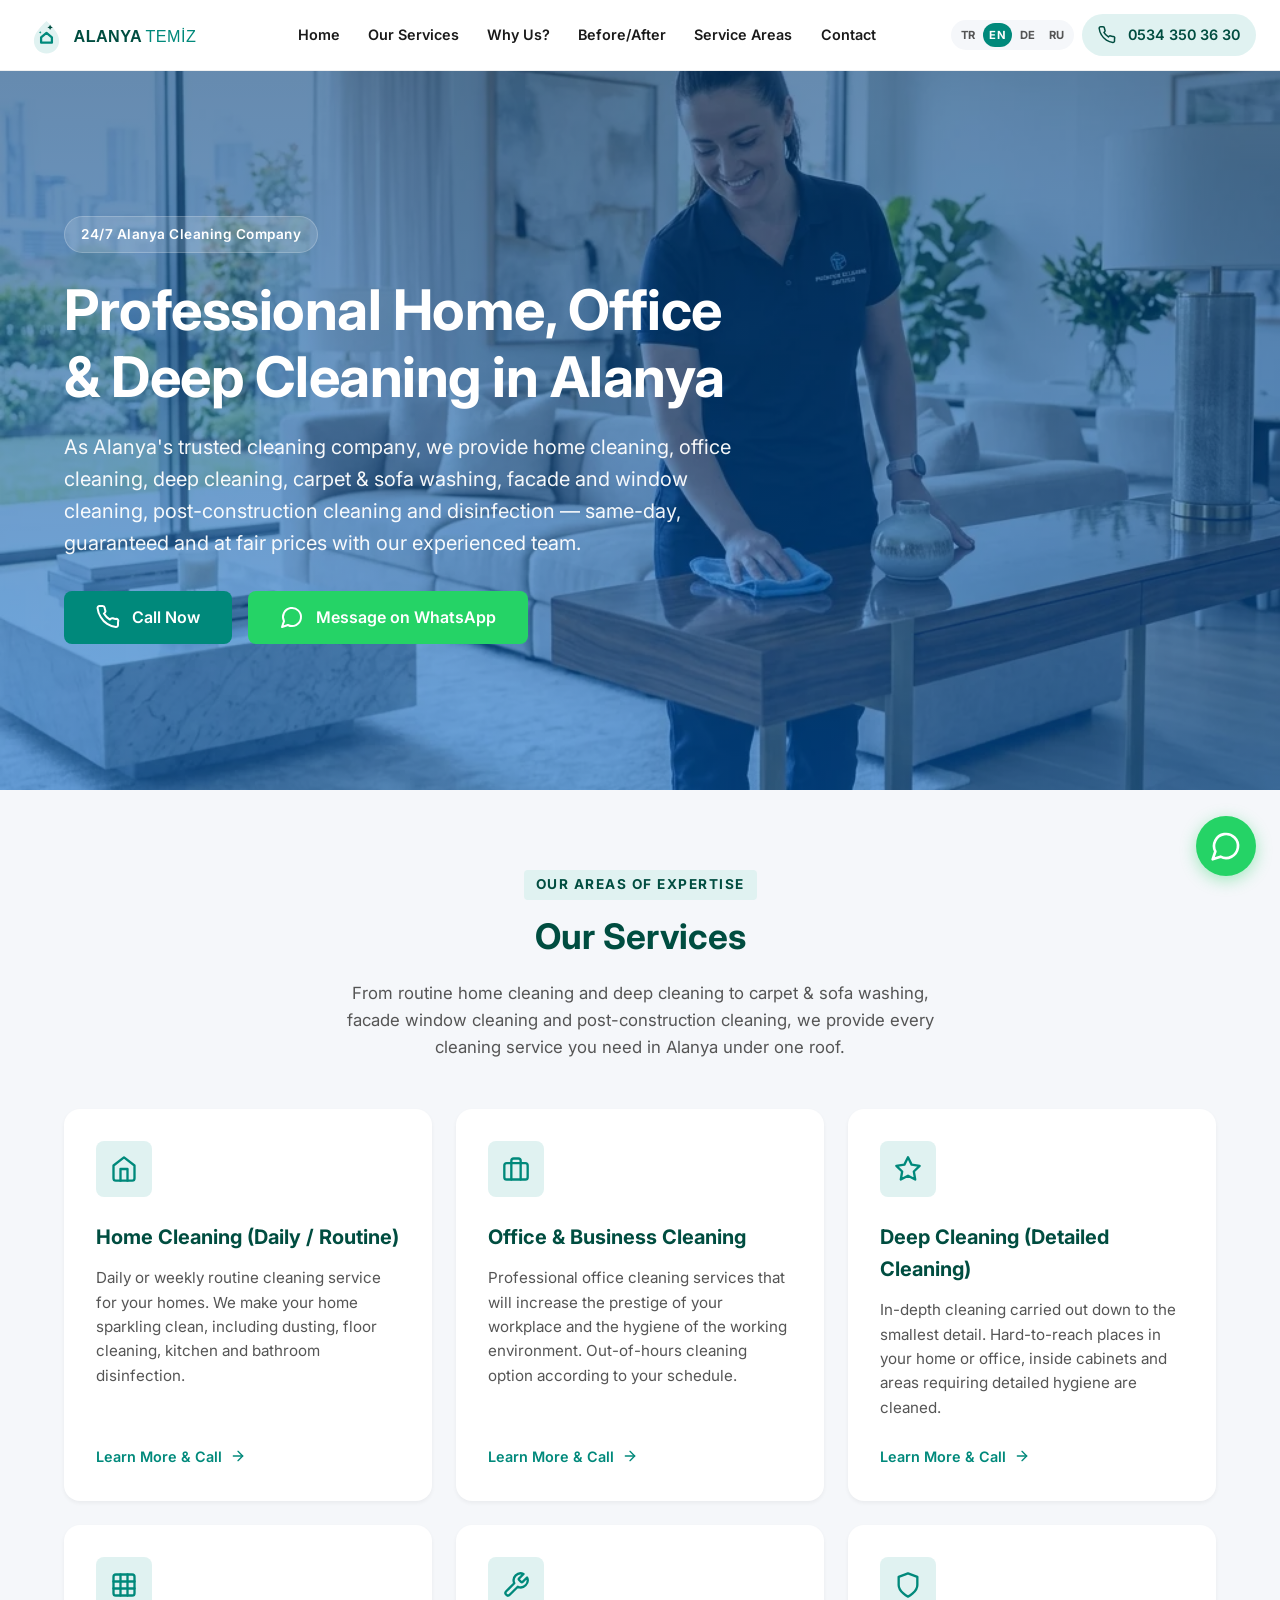
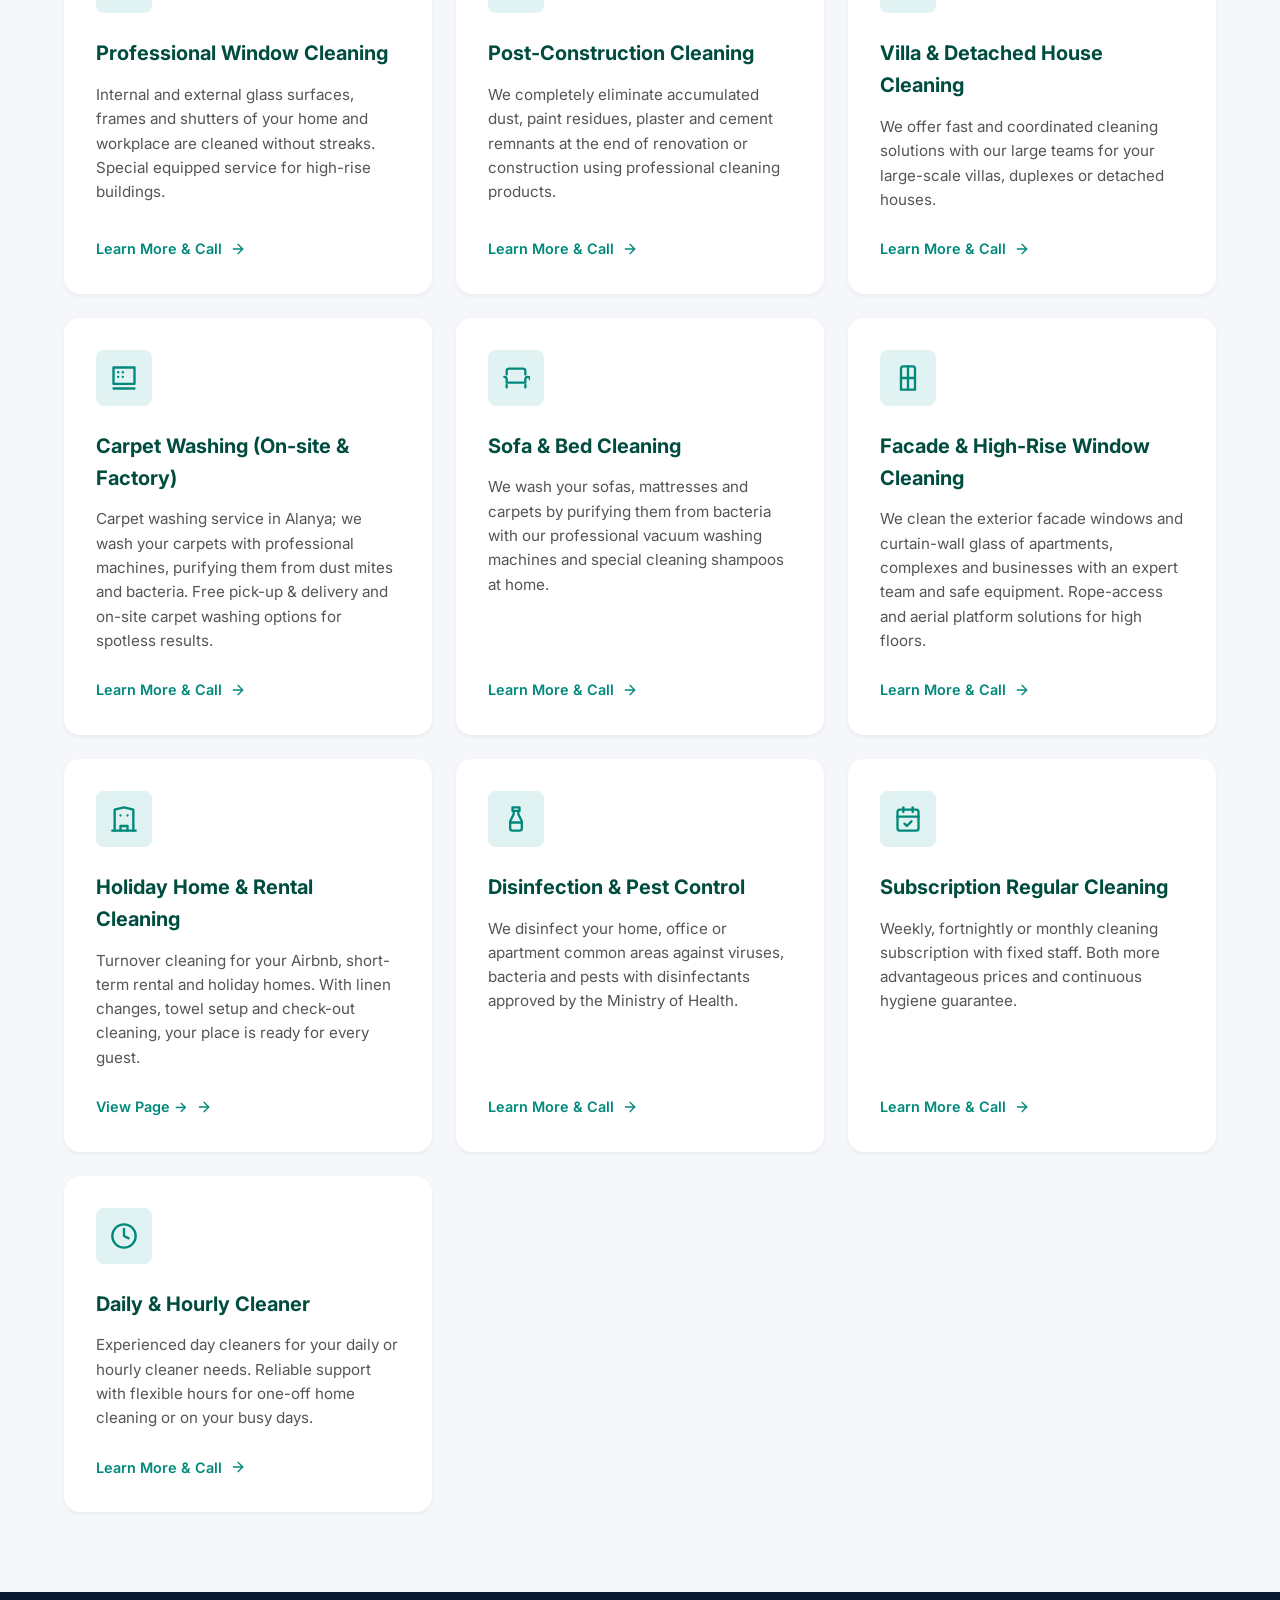
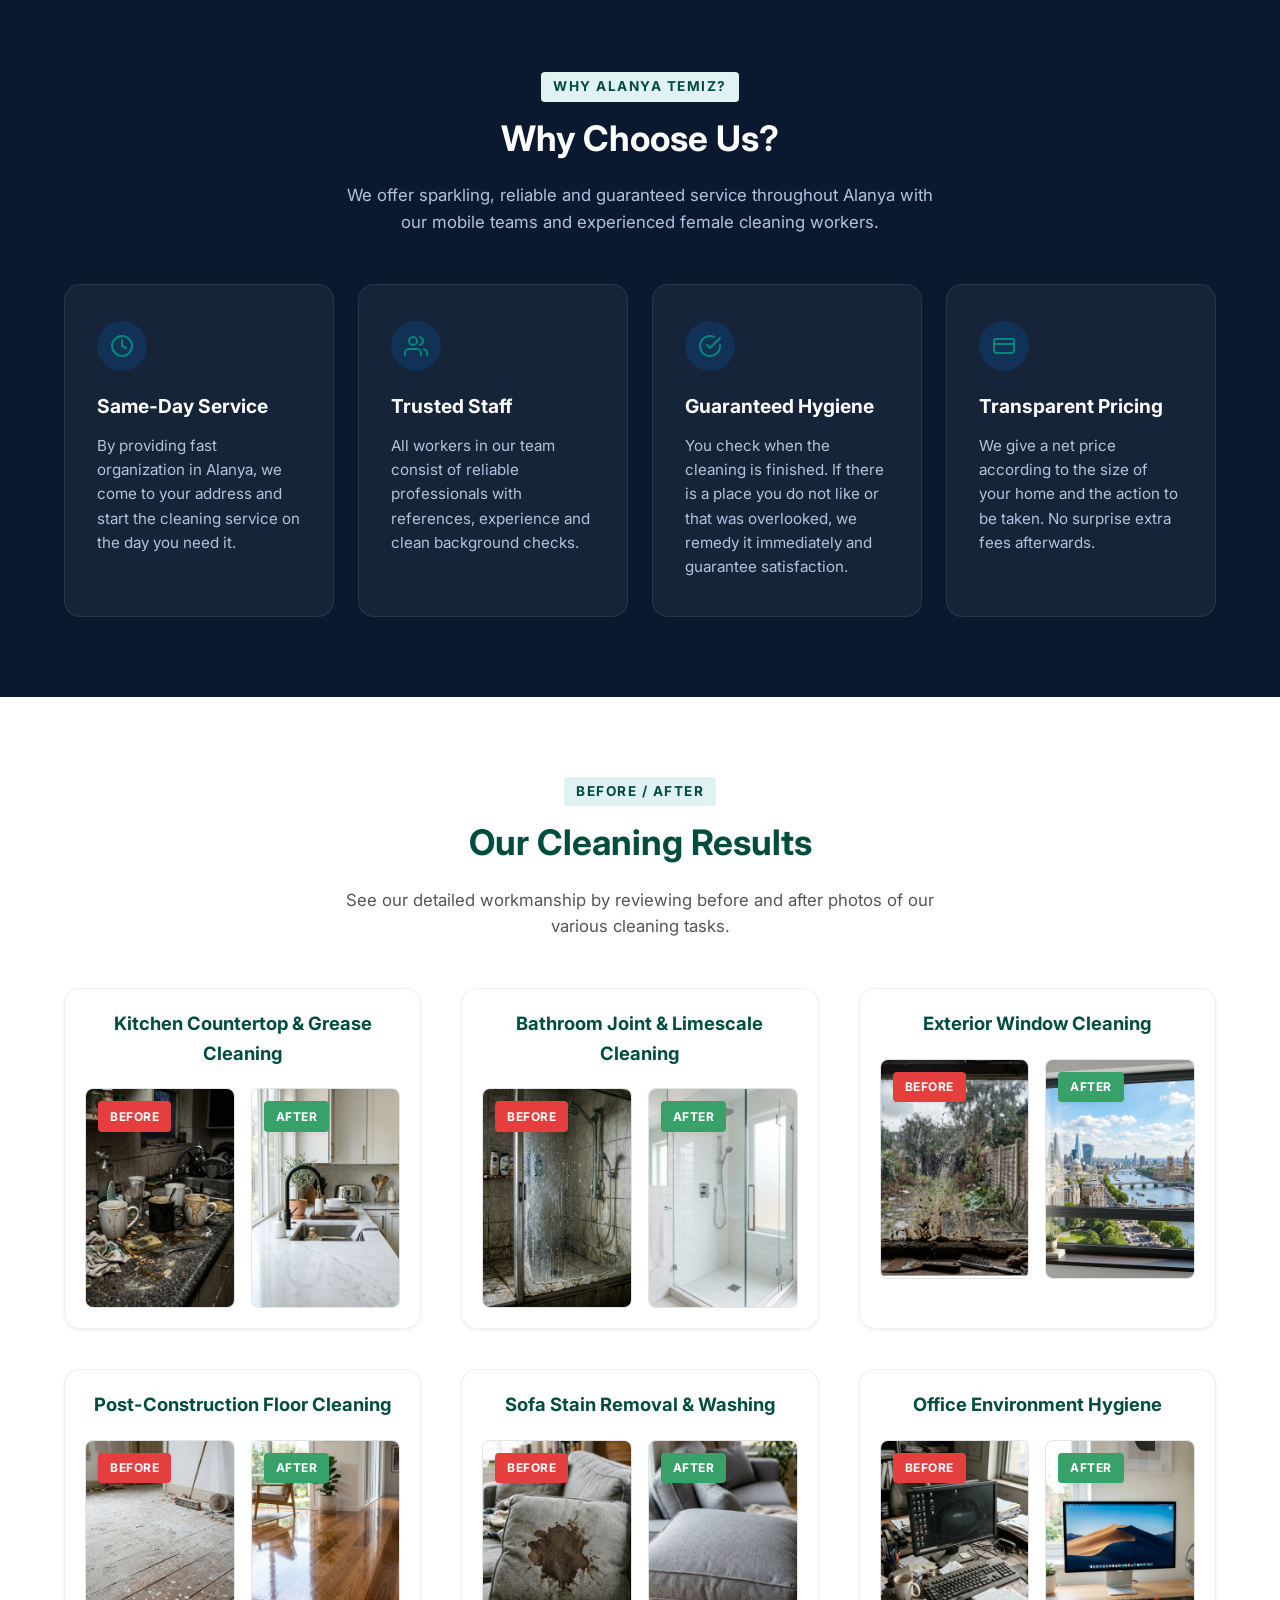
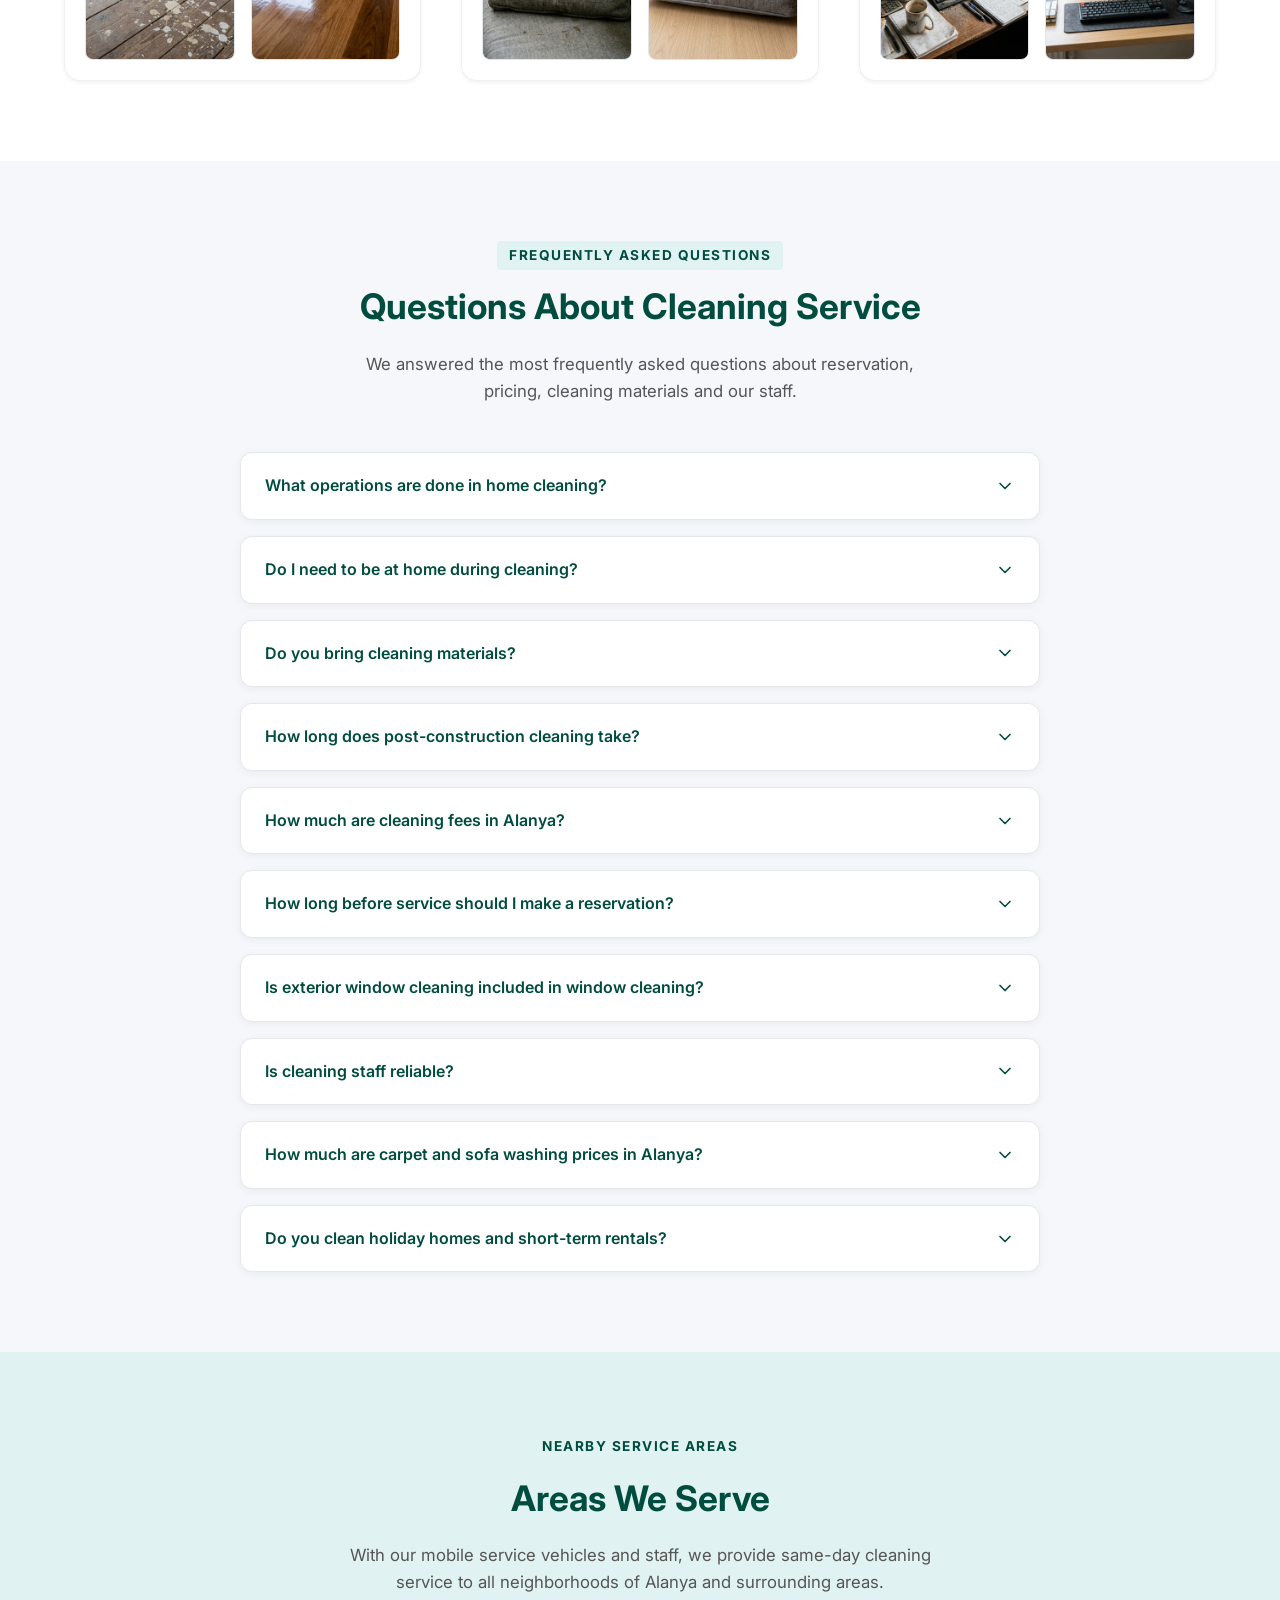
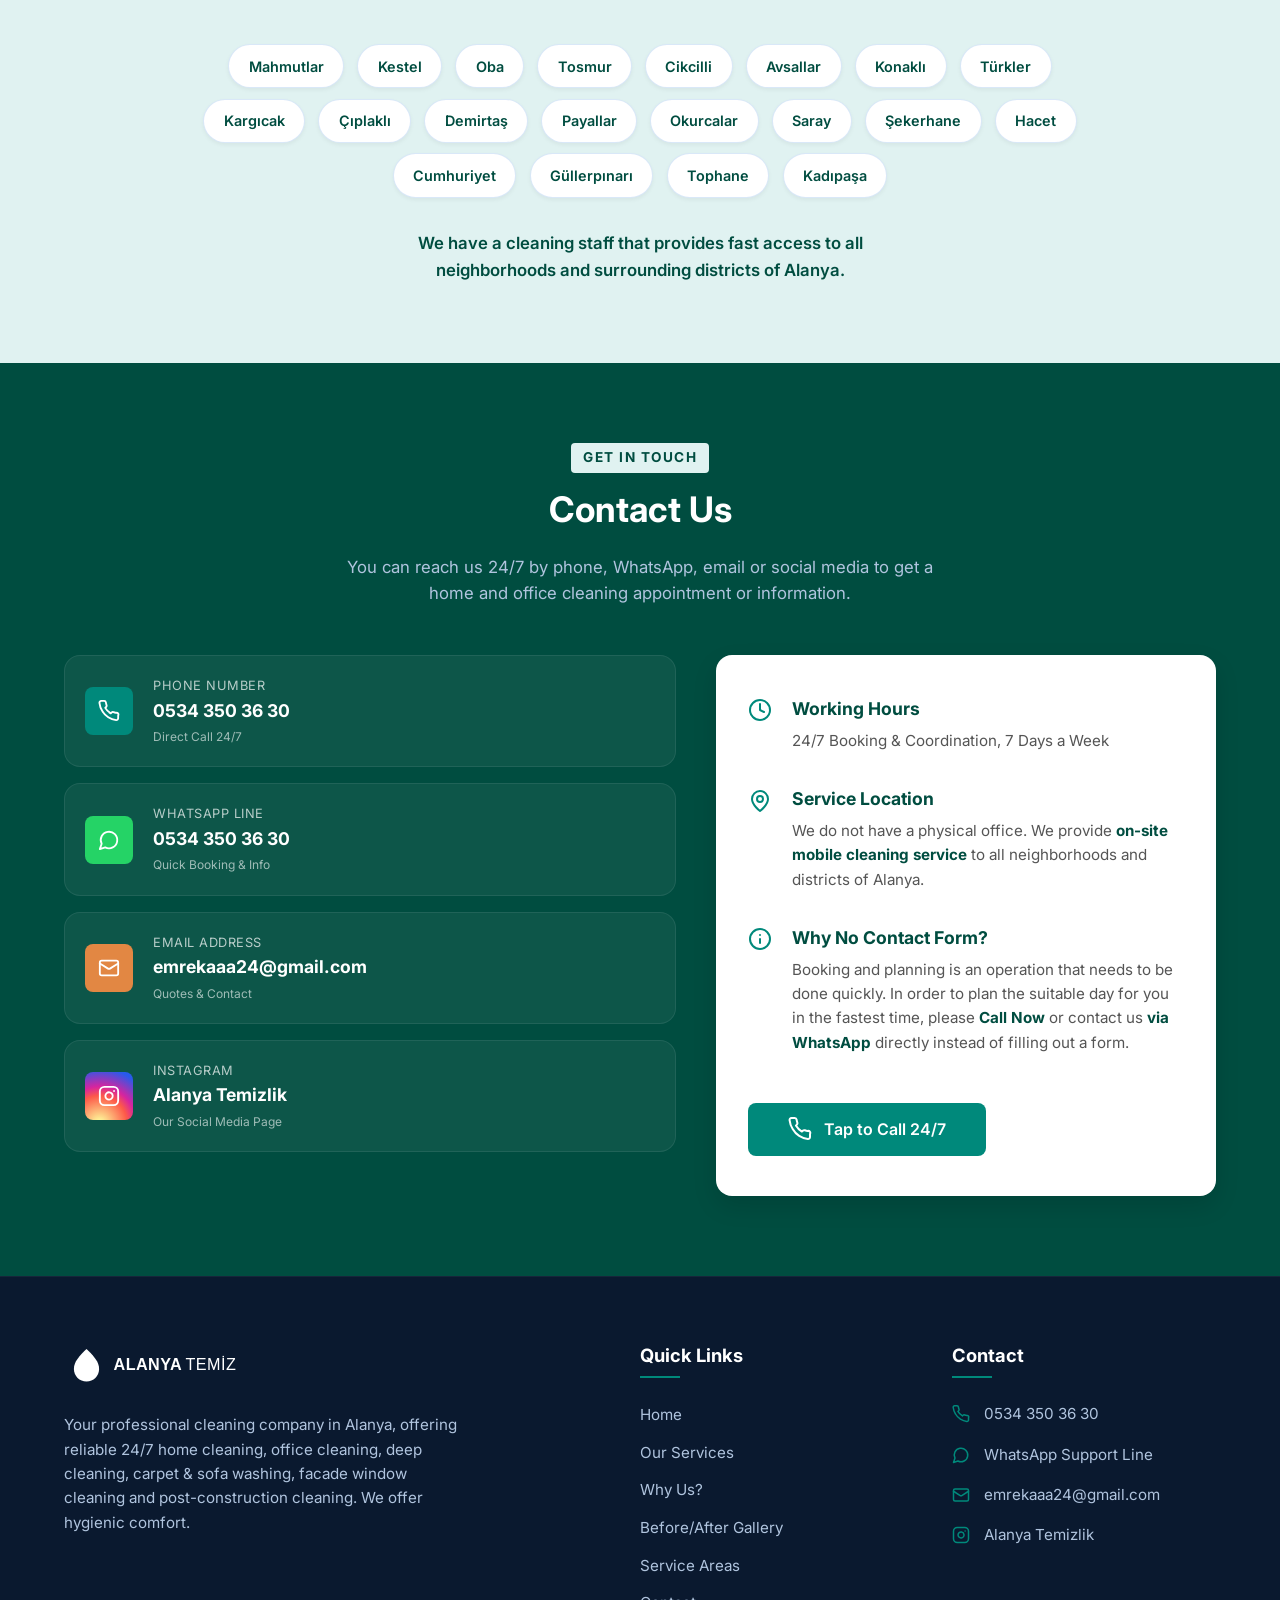
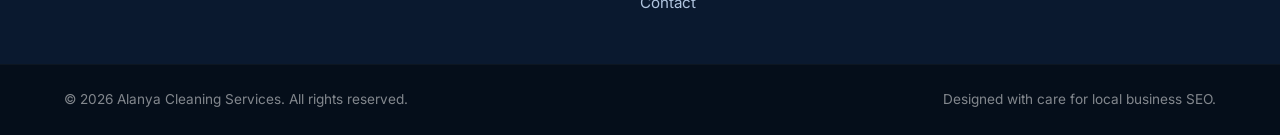
==== commit 10cfc87a: "update: add airbnb cleaning page, i18n files, sitemap and index updates" ====
--- a/index.html
+++ b/index.html
@@ -6,9 +6,9 @@
   <meta name="google-site-verification" content="hO07rsJA20bQJ4PDp5lJ_VSeZ9zuq4_5MQ5H77NBLDY" />
 
   <!-- SEO Başlık ve Açıklamalar -->
-  <title id="pageTitle">Alanya Ev Temizliği, Ofis Temizliği ve Derin Temizlik | Alanya Temiz</title>
-  <meta id="metaDescription" name="description" content="Alanya'da profesyonel ev temizliği, ofis temizliği, derin temizlik, cam temizliği ve inşaat sonrası temizlik hizmeti. Deneyimli ekibimizle Mahmutlar, Kestel, Oba, Tosmur aynı gün hizmet. ☎ 0534 350 36 30">
-  <meta name="keywords" content="alanya ev temizliği, alanya temizlik şirketi, alanya temizlik firması, alanya derin temizlik, alanya ofis temizliği, mahmutlar temizlik şirketi, kestel ev temizliği, oba temizlik firması, tosmur temizlik hizmetleri, avsallar ev temizliği, konaklı temizlikçi, alanya temizlikçi kadın">
+  <title id="pageTitle">Alanya Temizlik Şirketi | Ev, Ofis, Derin Temizlik & Halı Yıkama</title>
+  <meta id="metaDescription" name="description" content="Alanya temizlik şirketi: profesyonel ev temizliği, ofis temizliği, derin temizlik, halı & koltuk yıkama, cam ve dış cephe temizliği, inşaat sonrası temizlik ve dezenfeksiyon. Günlük ve saatlik temizlikçi, tatil evi & villa temizliği. Mahmutlar, Kestel, Oba, Tosmur aynı gün hizmet. ☎ 0534 350 36 30">
+  <meta name="keywords" content="alanya temizlik şirketi, alanya temizlik firması, alanya ev temizliği, alanya ofis temizliği, alanya derin temizlik, alanya halı yıkama, alanya koltuk yıkama, yatak yıkama alanya, alanya cam temizliği, dış cephe temizliği alanya, inşaat sonrası temizlik alanya, alanya dezenfeksiyon, alanya günlük temizlikçi, saatlik temizlikçi alanya, alanya gündelikçi, tatil evi temizliği alanya, villa temizliği alanya, airbnb temizlik alanya, apartman merdiven temizliği, taşınma temizliği, mahmutlar temizlik şirketi, kestel ev temizliği, oba temizlik firması, tosmur temizlik hizmetleri, avsallar ev temizliği, konaklı temizlikçi, kargıcak temizlik, alanya temizlikçi kadın">
   <link rel="canonical" href="https://alanyatemizlik.com/">
   <meta name="robots" content="index, follow">
   <meta name="language" content="Turkish">
@@ -20,8 +20,8 @@
   <meta name="ICBM" content="36.5438, 32.0003">
 
   <!-- Open Graph / Sosyal Medya Paylaşımları -->
-  <meta property="og:title" content="Alanya Ev Temizliği, Ofis Temizliği ve Derin Temizlik | Alanya Temiz">
-  <meta property="og:description" content="Alanya'da profesyonel ev temizliği, ofis temizliği, derin temizlik, cam temizliği ve inşaat sonrası temizlik. Mahmutlar, Kestel, Oba, Tosmur aynı gün hizmet. ☎ 0534 350 36 30">
+  <meta property="og:title" content="Alanya Temizlik Şirketi | Ev, Ofis, Derin Temizlik & Halı Yıkama">
+  <meta property="og:description" content="Alanya'da profesyonel ev temizliği, ofis temizliği, derin temizlik, halı & koltuk yıkama, cam ve dış cephe temizliği, inşaat sonrası temizlik ve dezenfeksiyon. Tatil evi & villa temizliği, günlük/saatlik temizlikçi. Aynı gün hizmet. ☎ 0534 350 36 30">
   <meta property="og:image" content="https://alanyatemizlik.com/img/logo.svg">
   <meta property="og:url" content="https://alanyatemizlik.com/">
   <meta property="og:type" content="website">
@@ -33,8 +33,8 @@
 
   <!-- Twitter Card -->
   <meta name="twitter:card" content="summary_large_image">
-  <meta name="twitter:title" content="Alanya Ev Temizliği, Ofis Temizliği ve Derin Temizlik | Alanya Temiz">
-  <meta name="twitter:description" content="Alanya'da 7/24 profesyonel ev temizliği, ofis temizliği, inşaat sonrası temizlik ve koltuk yıkama. Güvenilir ve garantili işçilik.">
+  <meta name="twitter:title" content="Alanya Temizlik Şirketi | Ev, Ofis, Derin Temizlik & Halı Yıkama">
+  <meta name="twitter:description" content="Alanya'da 7/24 profesyonel ev temizliği, ofis temizliği, halı & koltuk yıkama, dış cephe cam temizliği, inşaat sonrası temizlik ve dezenfeksiyon. Güvenilir ve garantili işçilik.">
 
   <!-- Favicon Bağlantıları -->
   <link rel="icon" type="image/x-icon" href="/img/favicon.ico">
@@ -116,8 +116,13 @@
         {"@type": "Offer", "itemOffered": {"@type": "Service", "name": "Cam Temizliği"}},
         {"@type": "Offer", "itemOffered": {"@type": "Service", "name": "İnşaat Sonrası Temizlik"}},
         {"@type": "Offer", "itemOffered": {"@type": "Service", "name": "Villa & Müstakil Ev Temizliği"}},
+        {"@type": "Offer", "itemOffered": {"@type": "Service", "name": "Halı Yıkama & Koltuk Yıkama"}},
         {"@type": "Offer", "itemOffered": {"@type": "Service", "name": "Koltuk & Yatak Yıkama"}},
-        {"@type": "Offer", "itemOffered": {"@type": "Service", "name": "Dezenfeksiyon Hizmeti"}}
+        {"@type": "Offer", "itemOffered": {"@type": "Service", "name": "Dış Cephe & Yüksek Cam Temizliği"}},
+        {"@type": "Offer", "itemOffered": {"@type": "Service", "name": "Tatil Evi & Kiralık Daire (Airbnb) Temizliği"}},
+        {"@type": "Offer", "itemOffered": {"@type": "Service", "name": "Dezenfeksiyon & İlaçlama Hizmeti"}},
+        {"@type": "Offer", "itemOffered": {"@type": "Service", "name": "Abonelikli Düzenli Temizlik"}},
+        {"@type": "Offer", "itemOffered": {"@type": "Service", "name": "Günlük & Saatlik Temizlikçi"}}
       ]
     }
   }
@@ -192,6 +197,22 @@
           "@type": "Answer",
           "text": "Evet, çalışanlarımızın tamamı uzun süredir bizimle çalışan, referansları doğrulanmış, adli sicil kayıtları temiz ve güvenilirliği kanıtlanmış kişilerden oluşmaktadır. Güvenliğiniz ve memnuniyetiniz bizim önceliğimizdir."
         }
+      },
+      {
+        "@type": "Question",
+        "name": "Alanya'da halı ve koltuk yıkama fiyatları ne kadar?",
+        "acceptedAnswer": {
+          "@type": "Answer",
+          "text": "Halı yıkama fiyatları halının cinsine ve m² alanına, koltuk yıkama fiyatları ise koltuğun kumaşına, oturma sayısına ve leke durumuna göre belirlenir. Ücretsiz alım-teslim seçeneğimizle halılarınızı alır, yıkar ve teslim ederiz; koltuk ve yatakları ise yerinde yıkarız. Net fiyat için bizi hemen arayabilirsiniz."
+        }
+      },
+      {
+        "@type": "Question",
+        "name": "Tatil evi ve günlük kiralık daire temizliği yapıyor musunuz?",
+        "acceptedAnswer": {
+          "@type": "Answer",
+          "text": "Evet. Airbnb, günlük kiralık daire ve tatil evleri için misafir giriş-çıkışına uygun temizlik hizmeti veriyoruz. Nevresim ve havlu değişimi, genel temizlik ve check-out kontrolü ile eviniz her rezervasyona hazır hale gelir. Düzenli çalışan ev sahiplerine abonelik avantajı sunuyoruz."
+        }
       }
     ]
   }
@@ -267,9 +288,9 @@
       <div class="hero-pattern" aria-hidden="true"></div>
       <div class="container hero-container">
         <div class="hero-content">
-          <span class="hero-badge" data-i18n="hero.badge">7/24 Alanya Temizlik Hizmeti</span>
-          <h1 class="hero-title" data-i18n="hero.title">Alanya'da Profesyonel Ev ve Ofis Temizliği</h1>
-          <p class="hero-subtitle" data-i18n="hero.subtitle">Deneyimli temizlik personellerimiz ile ev temizliği, ofis temizliği, derin temizlik ve cam temizliği dahil her ihtiyacınıza aynı gün, garantili ve güvenilir çözümler sunuyoruz.</p>
+          <span class="hero-badge" data-i18n="hero.badge">7/24 Alanya Temizlik Şirketi</span>
+          <h1 class="hero-title" data-i18n="hero.title">Alanya'da Profesyonel Ev, Ofis ve Derin Temizlik Hizmeti</h1>
+          <p class="hero-subtitle" data-i18n="hero.subtitle">Alanya'nın güvenilir temizlik şirketi olarak ev temizliği, ofis temizliği, derin temizlik, halı & koltuk yıkama, dış cephe cam temizliği, inşaat sonrası temizlik ve dezenfeksiyon hizmetlerini deneyimli ekibimizle aynı gün, garantili ve uygun fiyatlarla sunuyoruz.</p>
 
           <div class="hero-cta-group">
             <a href="tel:+905343503630" class="btn btn-primary btn-hero" title="Alanya Temizlik Telefonla Ara" aria-label="Alanya Temizlik Telefonla Ara">
@@ -291,7 +312,7 @@
         <div class="section-header text-center">
           <span class="section-tag" data-i18n="services.tag">Uzmanlık Alanlarımız</span>
           <h2 class="section-title" data-i18n="services.title">Hizmetlerimiz</h2>
-          <p class="section-desc" data-i18n="services.desc">Gündelik ev temizliğinden detaylı inşaat sonrası temizliğe kadar ihtiyacınız olan tüm temizlik hizmetlerini titizlikle sağlıyoruz.</p>
+          <p class="section-desc" data-i18n="services.desc">Gündelik ev temizliğinden derin temizliğe, halı & koltuk yıkamadan dış cephe cam temizliği ve inşaat sonrası temizliğe kadar Alanya'da ihtiyacınız olan tüm temizlik hizmetlerini tek çatı altında titizlikle sağlıyoruz.</p>
         </div>
 
         <div class="services-grid">
@@ -379,6 +400,111 @@
             <p class="service-card-text" data-i18n="svc.vrf.text">Büyük ölçekli villa, dubleks veya müstakil evleriniz için geniş ekiplerimizle hızlı ve koordineli temizlik çözümleri sunuyoruz.</p>
             <div class="service-cta">
               <a href="tel:+905343503630" class="service-link" title="Villa Temizliği İçin Ara">
+                <span data-i18n="services.linkText">Detaylı Bilgi & Ara</span>
+                <svg xmlns="http://www.w3.org/2000/svg" width="24" height="24" viewBox="0 0 24 24" fill="none" stroke="currentColor" stroke-width="2" stroke-linecap="round" stroke-linejoin="round" aria-hidden="true"><path d="M5 12h14"/><path d="m12 5 7 7-7 7"/></svg>
+              </a>
+            </div>
+          </article>
+
+          <!-- 7. Halı Yıkama -->
+          <article class="service-card">
+            <div class="service-icon-box">
+              <svg xmlns="http://www.w3.org/2000/svg" width="24" height="24" viewBox="0 0 24 24" fill="none" stroke="currentColor" stroke-width="2" stroke-linecap="round" stroke-linejoin="round" aria-hidden="true" class="service-icon"><path d="M3 3h18v14H3z"/><path d="M3 21h18"/><path d="M7 7h.01"/><path d="M11 7h.01"/><path d="M7 11h.01"/><path d="M11 11h.01"/></svg>
+            </div>
+            <h3 class="service-card-title" data-i18n="svc.carpet.title">Halı Yıkama (Yerinde & Fabrika)</h3>
+            <p class="service-card-text" data-i18n="svc.carpet.text">Alanya'da halı yıkama hizmeti; halılarınızı toz akarlarından ve bakterilerden arındırarak profesyonel makinelerle yıkıyoruz. Ücretsiz alım-teslim ve yerinde halı yıkama seçenekleriyle pırıl pırıl sonuçlar.</p>
+            <div class="service-cta">
+              <a href="tel:+905343503630" class="service-link" title="Halı Yıkama İçin Ara">
+                <span data-i18n="services.linkText">Detaylı Bilgi & Ara</span>
+                <svg xmlns="http://www.w3.org/2000/svg" width="24" height="24" viewBox="0 0 24 24" fill="none" stroke="currentColor" stroke-width="2" stroke-linecap="round" stroke-linejoin="round" aria-hidden="true"><path d="M5 12h14"/><path d="m12 5 7 7-7 7"/></svg>
+              </a>
+            </div>
+          </article>
+
+          <!-- 8. Koltuk & Yatak Yıkama -->
+          <article class="service-card">
+            <div class="service-icon-box">
+              <svg xmlns="http://www.w3.org/2000/svg" width="24" height="24" viewBox="0 0 24 24" fill="none" stroke="currentColor" stroke-width="2" stroke-linecap="round" stroke-linejoin="round" aria-hidden="true" class="service-icon"><path d="M20 9V6a2 2 0 0 0-2-2H6a2 2 0 0 0-2 2v3"/><path d="M2 11a2 2 0 0 1 2 2v3h16v-3a2 2 0 1 1 4 0"/><path d="M4 18v2"/><path d="M20 18v2"/></svg>
+            </div>
+            <h3 class="service-card-title" data-i18n="svc.cassette.title">Koltuk & Yatak Yıkama</h3>
+            <p class="service-card-text" data-i18n="svc.cassette.text">Evde profesyonel vakumlu yıkama makinelerimiz ve özel temizlik şampuanlarımız ile koltuk, yatak ve halılarınızı bakterilerden arındırarak yıkıyoruz.</p>
+            <div class="service-cta">
+              <a href="tel:+905343503630" class="service-link" title="Koltuk Yıkama İçin Ara">
+                <span data-i18n="services.linkText">Detaylı Bilgi & Ara</span>
+                <svg xmlns="http://www.w3.org/2000/svg" width="24" height="24" viewBox="0 0 24 24" fill="none" stroke="currentColor" stroke-width="2" stroke-linecap="round" stroke-linejoin="round" aria-hidden="true"><path d="M5 12h14"/><path d="m12 5 7 7-7 7"/></svg>
+              </a>
+            </div>
+          </article>
+
+          <!-- 9. Dış Cephe & Yüksek Cam -->
+          <article class="service-card">
+            <div class="service-icon-box">
+              <svg xmlns="http://www.w3.org/2000/svg" width="24" height="24" viewBox="0 0 24 24" fill="none" stroke="currentColor" stroke-width="2" stroke-linecap="round" stroke-linejoin="round" aria-hidden="true" class="service-icon"><path d="M6 22V4a2 2 0 0 1 2-2h8a2 2 0 0 1 2 2v18Z"/><path d="M6 12h12"/><path d="M12 2v20"/></svg>
+            </div>
+            <h3 class="service-card-title" data-i18n="svc.facade.title">Dış Cephe & Yüksek Cam Temizliği</h3>
+            <p class="service-card-text" data-i18n="svc.facade.text">Apartman, site ve iş yerlerinin dış cephe cam temizliği ile giydirme cephe temizliğini uzman ekip ve güvenli ekipmanlarla yapıyoruz. Yüksek katlar için ipli erişim ve sepetli araç çözümleri.</p>
+            <div class="service-cta">
+              <a href="tel:+905343503630" class="service-link" title="Dış Cephe Temizliği İçin Ara">
+                <span data-i18n="services.linkText">Detaylı Bilgi & Ara</span>
+                <svg xmlns="http://www.w3.org/2000/svg" width="24" height="24" viewBox="0 0 24 24" fill="none" stroke="currentColor" stroke-width="2" stroke-linecap="round" stroke-linejoin="round" aria-hidden="true"><path d="M5 12h14"/><path d="m12 5 7 7-7 7"/></svg>
+              </a>
+            </div>
+          </article>
+
+          <!-- 10. Tatil Evi & Kiralık Daire -->
+          <article class="service-card">
+            <div class="service-icon-box">
+              <svg xmlns="http://www.w3.org/2000/svg" width="24" height="24" viewBox="0 0 24 24" fill="none" stroke="currentColor" stroke-width="2" stroke-linecap="round" stroke-linejoin="round" aria-hidden="true" class="service-icon"><path d="M2 22h20"/><path d="M4 22V4l8-2 8 2v18"/><path d="M9 22v-4h6v4"/><path d="M9 9h.01"/><path d="M15 9h.01"/></svg>
+            </div>
+            <h3 class="service-card-title" data-i18n="svc.holiday.title">Tatil Evi & Kiralık Daire Temizliği</h3>
+            <p class="service-card-text" data-i18n="svc.holiday.text">Airbnb, günlük kiralık daire ve tatil evleriniz için misafir giriş-çıkışına özel temizlik. Nevresim değişimi, havlu düzeni ve check-out temizliği ile eviniz her misafire hazır.</p>
+            <div class="service-cta">
+              <a href="tatil-evi-airbnb-temizligi.html" class="service-link" title="Tatil Evi & Airbnb Temizliği Detayları">
+                <span data-i18n="svc.holiday.link">Sayfayı İncele →</span>
+                <svg xmlns="http://www.w3.org/2000/svg" width="24" height="24" viewBox="0 0 24 24" fill="none" stroke="currentColor" stroke-width="2" stroke-linecap="round" stroke-linejoin="round" aria-hidden="true"><path d="M5 12h14"/><path d="m12 5 7 7-7 7"/></svg>
+              </a>
+            </div>
+          </article>
+
+          <!-- 11. Dezenfeksiyon & İlaçlama -->
+          <article class="service-card">
+            <div class="service-icon-box">
+              <svg xmlns="http://www.w3.org/2000/svg" width="24" height="24" viewBox="0 0 24 24" fill="none" stroke="currentColor" stroke-width="2" stroke-linecap="round" stroke-linejoin="round" aria-hidden="true" class="service-icon"><path d="M9 2h6v3H9z"/><path d="M10 5v3L7 14v6a2 2 0 0 0 2 2h6a2 2 0 0 0 2-2v-6l-3-6V5"/><path d="M8 15h8"/></svg>
+            </div>
+            <h3 class="service-card-title" data-i18n="svc.salon.title">Dezenfeksiyon & İlaçlama</h3>
+            <p class="service-card-text" data-i18n="svc.salon.text">Sağlık bakanlığı onaylı dezenfektanlar ile ev, ofis veya apartman ortak alanlarınızı virüs, bakteri ve haşerelere karşı dezenfekte ediyoruz.</p>
+            <div class="service-cta">
+              <a href="tel:+905343503630" class="service-link" title="Dezenfeksiyon İçin Ara">
+                <span data-i18n="services.linkText">Detaylı Bilgi & Ara</span>
+                <svg xmlns="http://www.w3.org/2000/svg" width="24" height="24" viewBox="0 0 24 24" fill="none" stroke="currentColor" stroke-width="2" stroke-linecap="round" stroke-linejoin="round" aria-hidden="true"><path d="M5 12h14"/><path d="m12 5 7 7-7 7"/></svg>
+              </a>
+            </div>
+          </article>
+
+          <!-- 12. Abonelikli Düzenli Temizlik -->
+          <article class="service-card">
+            <div class="service-icon-box">
+              <svg xmlns="http://www.w3.org/2000/svg" width="24" height="24" viewBox="0 0 24 24" fill="none" stroke="currentColor" stroke-width="2" stroke-linecap="round" stroke-linejoin="round" aria-hidden="true" class="service-icon"><rect x="3" y="4" width="18" height="18" rx="2" ry="2"/><line x1="16" y1="2" x2="16" y2="6"/><line x1="8" y1="2" x2="8" y2="6"/><line x1="3" y1="10" x2="21" y2="10"/><path d="m9 16 2 2 4-4"/></svg>
+            </div>
+            <h3 class="service-card-title" data-i18n="svc.disinfect.title">Abonelikli Düzenli Temizlik</h3>
+            <p class="service-card-text" data-i18n="svc.disinfect.text">Haftalık, 15 günde bir ya da aylık periyotlarla sabit personelle temizlik aboneliği. Hem daha avantajlı fiyatlar hem de sürekli hijyen garantisi.</p>
+            <div class="service-cta">
+              <a href="tel:+905343503630" class="service-link" title="Abonelik Temizlik İçin Ara">
+                <span data-i18n="services.linkText">Detaylı Bilgi & Ara</span>
+                <svg xmlns="http://www.w3.org/2000/svg" width="24" height="24" viewBox="0 0 24 24" fill="none" stroke="currentColor" stroke-width="2" stroke-linecap="round" stroke-linejoin="round" aria-hidden="true"><path d="M5 12h14"/><path d="m12 5 7 7-7 7"/></svg>
+              </a>
+            </div>
+          </article>
+
+          <!-- 13. Günlük & Saatlik Temizlikçi -->
+          <article class="service-card">
+            <div class="service-icon-box">
+              <svg xmlns="http://www.w3.org/2000/svg" width="24" height="24" viewBox="0 0 24 24" fill="none" stroke="currentColor" stroke-width="2" stroke-linecap="round" stroke-linejoin="round" aria-hidden="true" class="service-icon"><circle cx="12" cy="12" r="10"/><polyline points="12 6 12 12 16 14"/></svg>
+            </div>
+            <h3 class="service-card-title" data-i18n="svc.hourly.title">Günlük & Saatlik Temizlikçi</h3>
+            <p class="service-card-text" data-i18n="svc.hourly.text">Bir günlük ya da saatlik temizlikçi ihtiyacınız için deneyimli gündelikçi personel. Tek seferlik ev temizliği veya yoğun günlerinizde esnek saatlerle güvenilir destek.</p>
+            <div class="service-cta">
+              <a href="tel:+905343503630" class="service-link" title="Günlük Temizlikçi İçin Ara">
                 <span data-i18n="services.linkText">Detaylı Bilgi & Ara</span>
                 <svg xmlns="http://www.w3.org/2000/svg" width="24" height="24" viewBox="0 0 24 24" fill="none" stroke="currentColor" stroke-width="2" stroke-linecap="round" stroke-linejoin="round" aria-hidden="true"><path d="M5 12h14"/><path d="m12 5 7 7-7 7"/></svg>
               </a>
@@ -673,6 +799,26 @@
               <p data-i18n="faq.q8.a">Evet, çalışanlarımızın tamamı uzun süredir bizimle çalışan, referansları doğrulanmış, adli sicil kayıtları temiz ve güvenilirliği kanıtlanmış kişilerden oluşmaktadır. Güvenliğiniz ve memnuniyetiniz bizim önceliğimizdir.</p>
             </div>
           </details>
+
+          <details class="faq-item">
+            <summary class="faq-question">
+              <span data-i18n="faq.q9.q">Alanya'da halı ve koltuk yıkama fiyatları ne kadar?</span>
+              <svg xmlns="http://www.w3.org/2000/svg" width="20" height="20" viewBox="0 0 24 24" fill="none" stroke="currentColor" stroke-width="2" stroke-linecap="round" stroke-linejoin="round" class="faq-icon" aria-hidden="true"><path d="m6 9 6 6 6-6"/></svg>
+            </summary>
+            <div class="faq-answer">
+              <p data-i18n="faq.q9.a">Halı yıkama fiyatları halının cinsine ve m² alanına, koltuk yıkama fiyatları ise koltuğun kumaşına, oturma sayısına ve leke durumuna göre belirlenir. Ücretsiz alım-teslim seçeneğimizle halılarınızı alır, yıkar ve teslim ederiz; koltuk ve yatakları ise yerinde yıkarız. Net fiyat için bizi hemen arayabilirsiniz.</p>
+            </div>
+          </details>
+
+          <details class="faq-item">
+            <summary class="faq-question">
+              <span data-i18n="faq.q10.q">Tatil evi ve günlük kiralık daire temizliği yapıyor musunuz?</span>
+              <svg xmlns="http://www.w3.org/2000/svg" width="20" height="20" viewBox="0 0 24 24" fill="none" stroke="currentColor" stroke-width="2" stroke-linecap="round" stroke-linejoin="round" class="faq-icon" aria-hidden="true"><path d="m6 9 6 6 6-6"/></svg>
+            </summary>
+            <div class="faq-answer">
+              <p data-i18n="faq.q10.a">Evet. Airbnb, günlük kiralık daire ve tatil evleri için misafir giriş-çıkışına uygun temizlik hizmeti veriyoruz. Nevresim ve havlu değişimi, genel temizlik ve check-out kontrolü ile eviniz her rezervasyona hazır hale gelir. Düzenli çalışan ev sahiplerine abonelik avantajı sunuyoruz.</p>
+            </div>
+          </details>
         </div>
       </div>
     </section>
@@ -683,7 +829,7 @@
         <div class="section-header text-center">
           <span class="section-tag" data-i18n="regions.tag">Yakın Hizmet Noktaları</span>
           <h2 class="section-title" data-i18n="regions.title">Hizmet Verdiğimiz Bölgeler</h2>
-          <p class="section-desc" data-i18n="regions.desc">Mobil servis araçlarımız ve personellerimizle Alanya'nın tüm mahallelerine ve çevre bölgelerine aynı gün temizlik hizmeti sağlıyoruz.</p>
+          <p class="section-desc" data-i18n="regions.desc">Mobil servis araçlarımız ve personellerimizle Alanya'nın tüm mahallelerine ve çevre bölgelerine aynı gün ev temizliği, ofis temizliği, halı yıkama ve derin temizlik hizmeti sağlıyoruz.</p>
         </div>
 
         <div class="regions-grid">
@@ -824,7 +970,7 @@
         <a href="#anasayfa" class="footer-logo-link" title="Alanya Temizlik Anasayfa">
           <img src="img/logo.svg" alt="Alanya Temizlik Logo" width="220" height="50" class="logo-img-footer">
         </a>
-        <p class="footer-desc" data-i18n="footer.desc">Alanya'da 7/24 güvenilir ev temizliği, ofis temizliği, inşaat sonrası detaylı temizlik hizmetleri sunan profesyonel çözüm ortağınız. Hijyenik konfor sunuyoruz.</p>
+        <p class="footer-desc" data-i18n="footer.desc">Alanya'da 7/24 güvenilir ev temizliği, ofis temizliği, derin temizlik, halı & koltuk yıkama, dış cephe cam temizliği ve inşaat sonrası temizlik hizmetleri sunan profesyonel temizlik şirketi. Hijyenik konfor sunuyoruz.</p>
       </div>
 
       <div class="footer-links">
